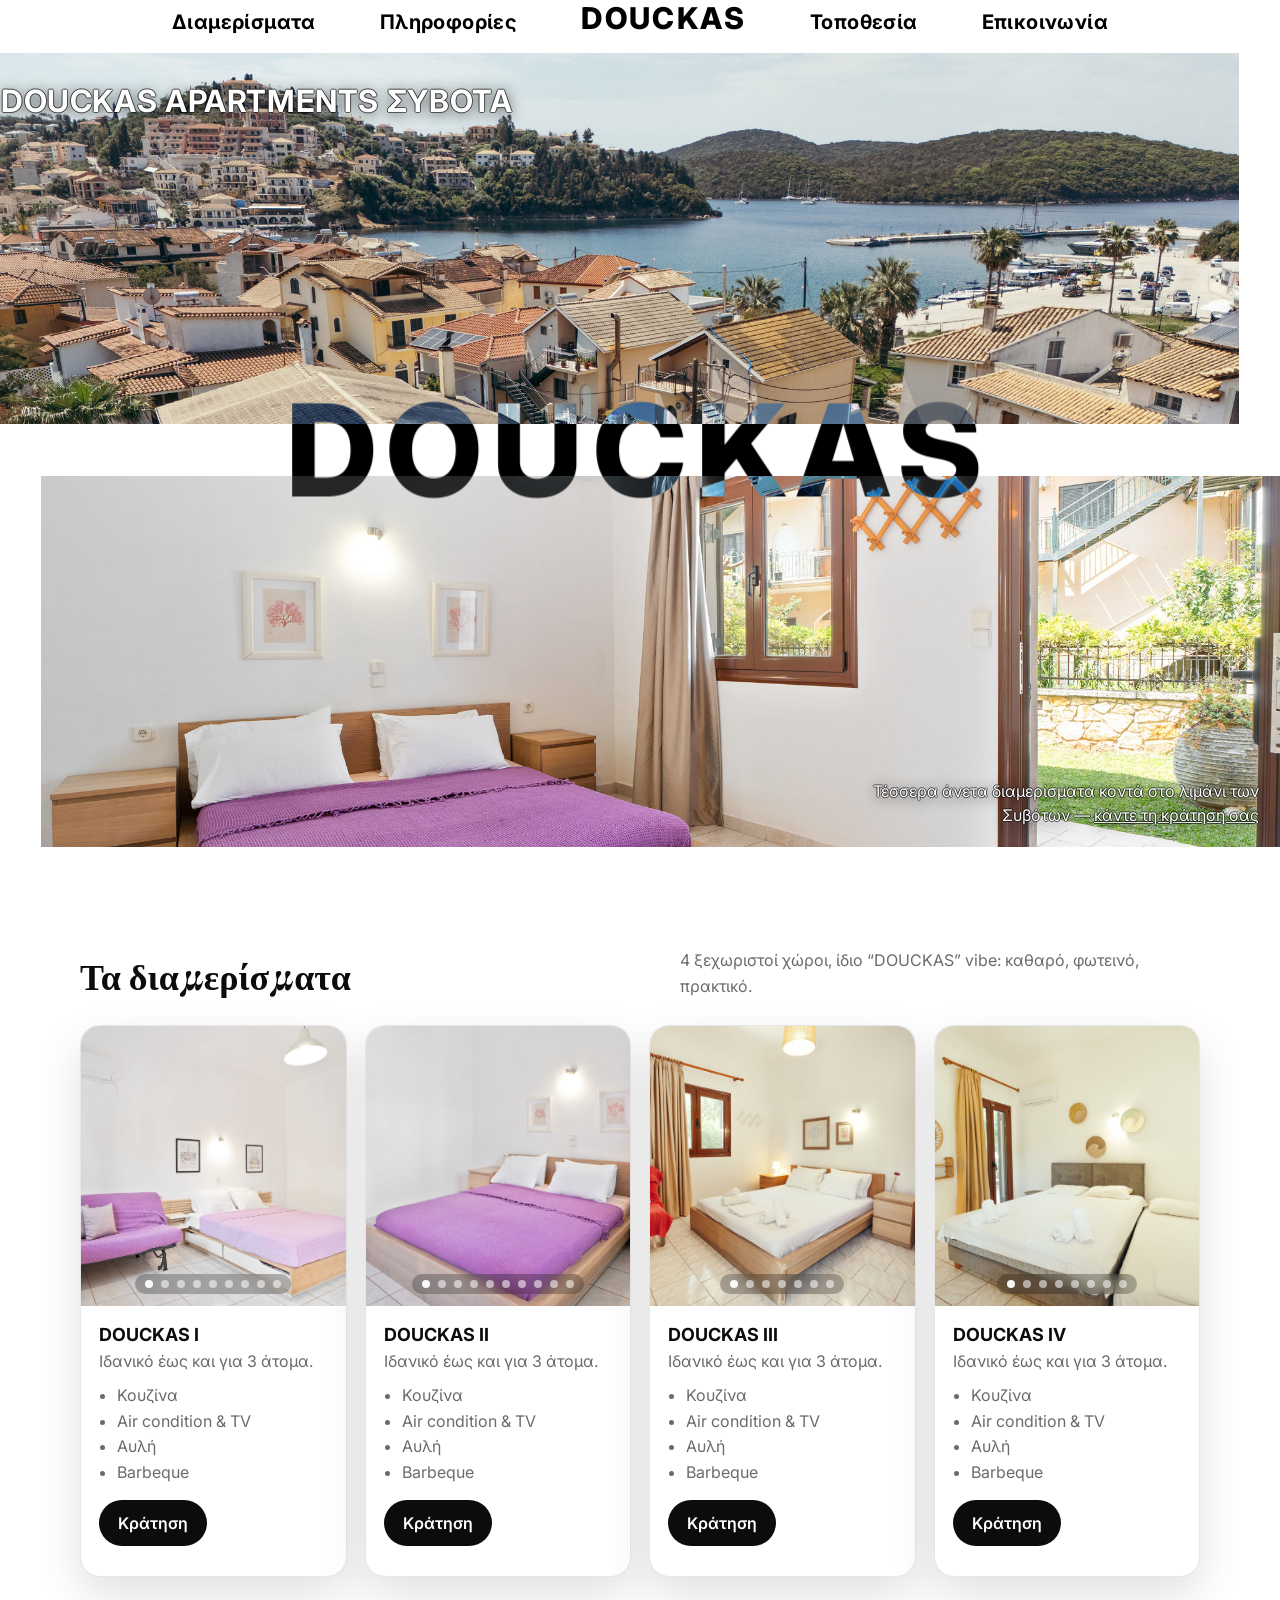
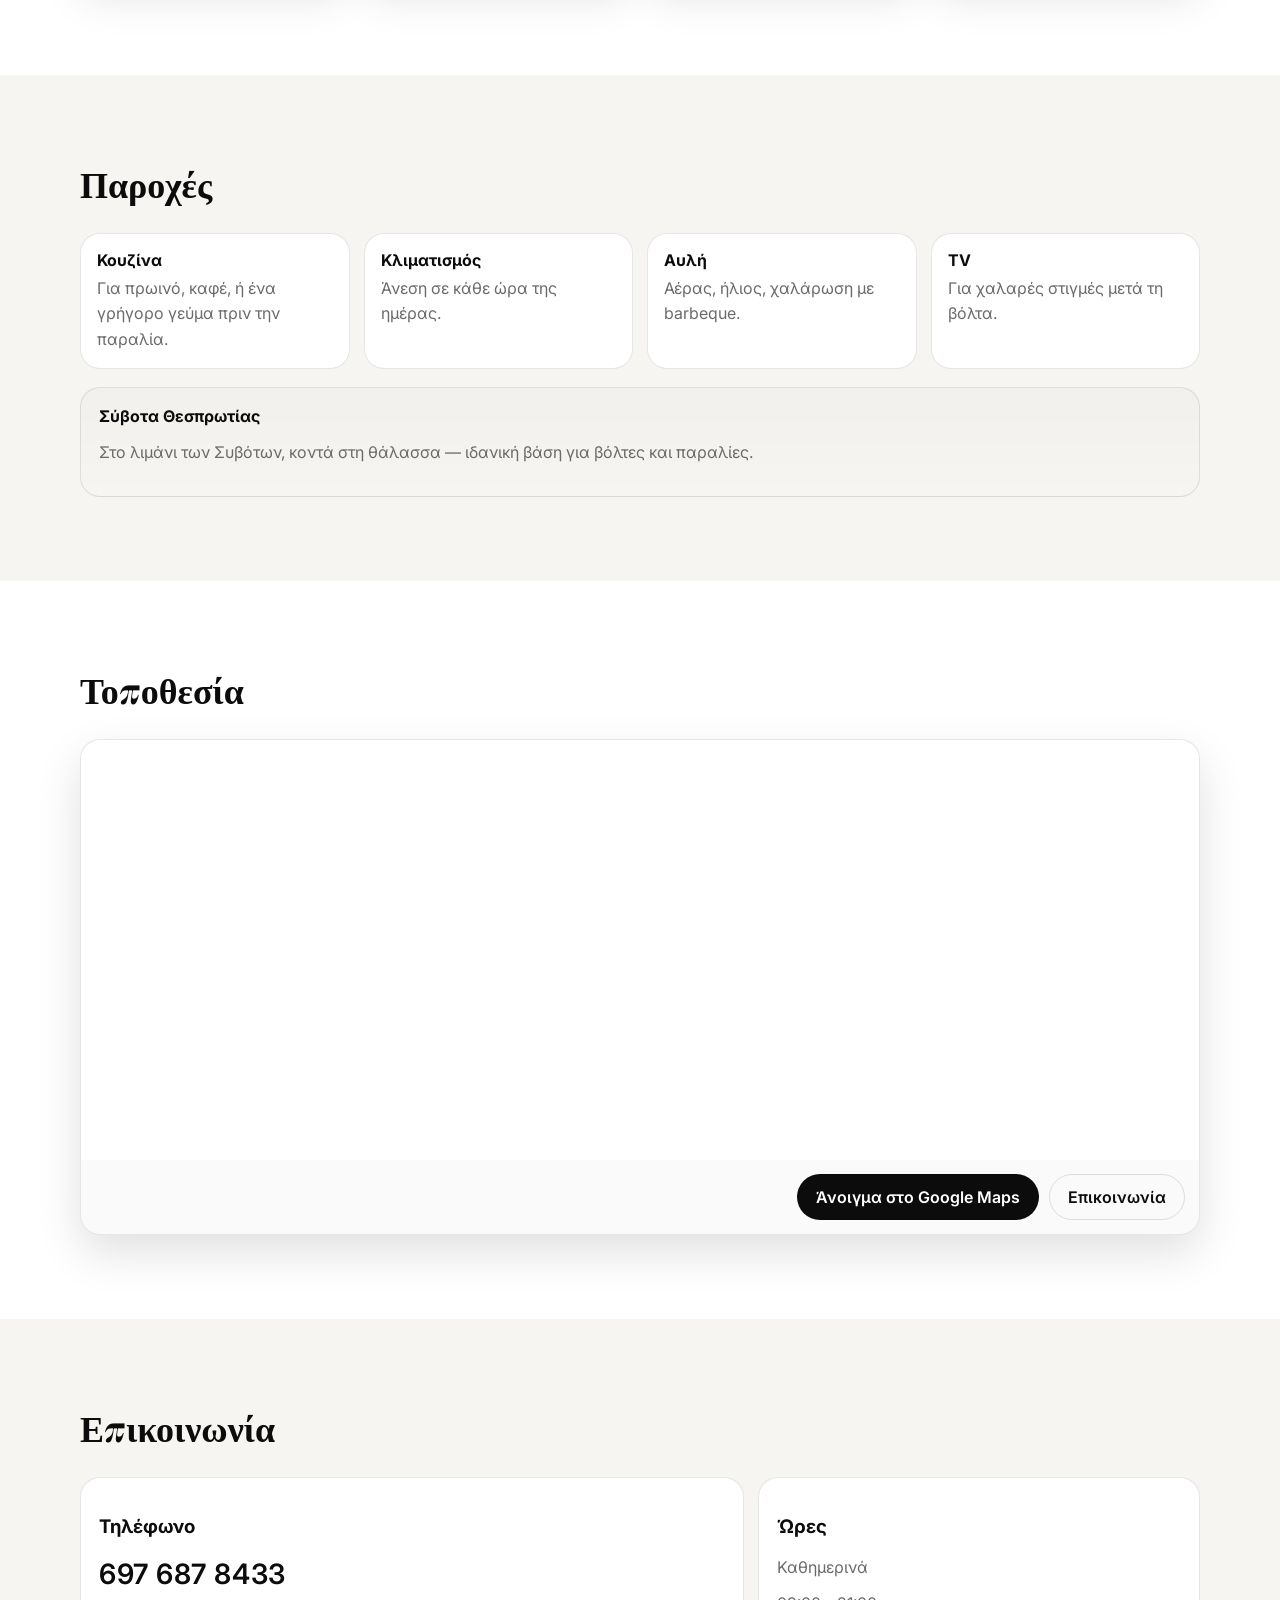
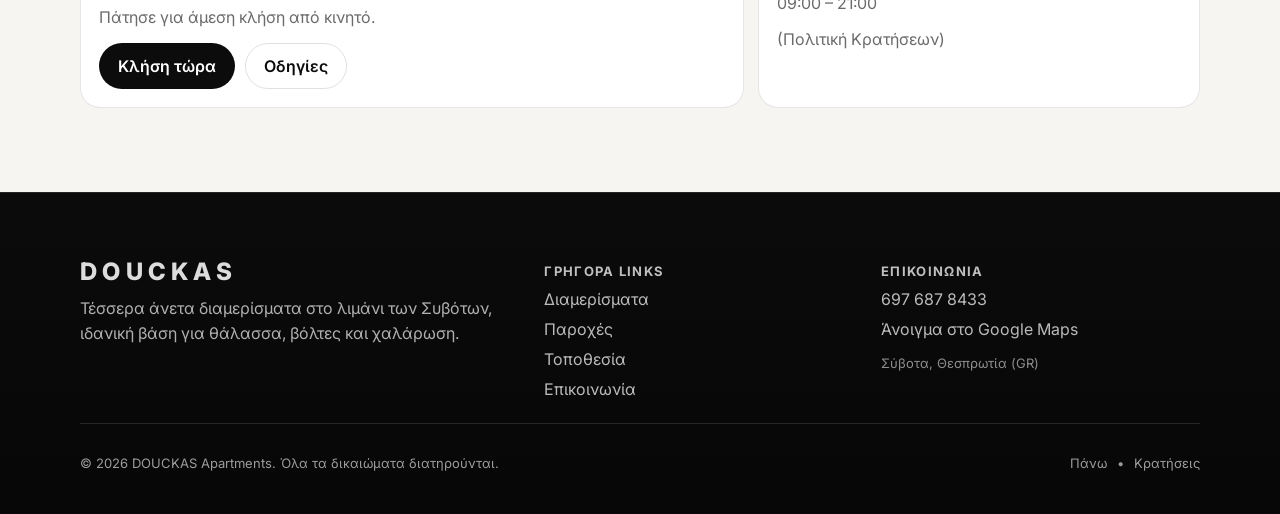
==== index.html @ ee3c71d3 "ck" ====
<!doctype html>
<html lang="el">
<head>
  <meta charset="utf-8" />
  <meta name="viewport" content="width=device-width, initial-scale=1" />
  <title>DOUCKAS Apartments — Σύβοτα</title>
  <meta name="description" content="DOUCKAS Apartments στα Σύβοτα — δύο άνετα διαμερίσματα για ξεκούραστες διακοπές. Κλείστε με ένα τηλεφώνημα." />
  <meta name="theme-color" content="#0b0b0b" />

  <link rel="preconnect" href="https://fonts.googleapis.com">
  <link rel="preconnect" href="https://fonts.gstatic.com" crossorigin>

  <meta property="og:title" content="DOUCKAS Apartments — Σύβοτα" />
  <meta property="og:description" content="Δύο άνετα διαμερίσματα στα Σύβοτα — κρατήσεις τηλεφωνικά." />
  <meta property="og:type" content="website" />
  <meta property="og:image" content="https://TO-DOMAIN-SOU/assets/wp/07.jpg" />
  <meta property="og:locale" content="el_GR" />

  <link rel="canonical" href="https://YOUR-DOMAIN.gr/">

  <!-- Minimal, elegant font pair -->
  <link href="https://fonts.googleapis.com/css2?family=Inter:wght@300;400;500;600;700;800&family=Playfair+Display:wght@400;500;600&display=swap" rel="stylesheet">

  <link rel="stylesheet" href="styles.css" />

  <!-- LocalBusiness schema (optional but nice for SEO) -->
  <script type="application/ld+json">
  {
    "@context": "https://schema.org",
    "@type": "LodgingBusiness",
    "@id": "https://YOUR-DOMAIN.gr/#lodging",
    "name": "DOUCKAS Apartments",
    "url": "https://YOUR-DOMAIN.gr/",
    "telephone": "+306976878433",
    "image": [
      "https://YOUR-DOMAIN.gr/assets/wp/07.jpg"
    ],
    "address": {
      "@type": "PostalAddress",
      "addressLocality": "Σύβοτα",
      "addressRegion": "Θεσπρωτία",
      "addressCountry": "GR"
    },
    "priceRange": "$$",
    "hasMap": "https://share.google/UsBCZcUW98fvSd2H0"
  }
  </script>

</head>

<body>

<!-- NAV (text-only, blends with background via mix-blend-mode) -->
<header class="nav" id="nav">
  <a href="#apartments">Διαμερίσματα</a>
  <a href="#informations">Πληροφορίες</a>
  <a href="#top" class="nav__brand nav__brand--nav">DOUCKAS</a>
  <a href="#location">Τοποθεσία</a>
  <a href="#contact">Επικοινωνία</a>
</header>


  <!-- HERO -->
  <main id="top">
    <!--  invisible hero text -->
    <section class="hero" data-nav-theme="light">
      <div class="hero__grid">
        <figure class="hero__tile hero__tile-t">
          <img src="assets/wp/up.jpg" alt="DOUCKAS Apartments στα Σύβοτα — εσωτερικός χώρος" loading="eager" />

          <figcaption class="hero__caption">
            <h1>DOUCKAS APARTMENTS ΣΥΒΟΤΑ</h1>
          </figcaption>
        </figure>


        <figure class="hero__tile hero__tile-b">
          <img src="assets/wp/down.jpg" alt="Doukas' second room" loading="eager" />

          <figcaption class="hero__caption hero__caption--br">
            <p>Τέσσερα άνετα διαμερίσματα κοντά στο λιμάνι των Συβότων — <a href="#contact">κάντε τη κράτηση σας</a></p>
          </figcaption>

        </figure>
      </div>

      
      <!-- LOGO ΣΤΟ HERO -->
      <a href="#top" class="nav__brand nav__brand--hero">DOUCKAS</a>

    </section>


    <!-- APARTMENTS -->
    <section class="section" id="apartments" data-nav-theme="dark">
      <div class="container">
        <div class="section__head reveal">
          <h2>Τα διαμερίσματα</h2>
          <p>4 ξεχωριστοί χώροι, ίδιο “DOUCKAS” vibe: καθαρό, φωτεινό, πρακτικό.</p>
        </div>

        <div class="cards">
          <!-- Apartment 1 -->
          <article class="card reveal">
            <div class="card__media">
              <div class="carousel" data-carousel="apt1">
                <div class="carousel__track" tabindex="0" aria-label="Φωτογραφίες DOUCKAS I">
                  <button type="button" class="carousel__slide" data-src="assets/apt1/01.jpg" aria-label="Άνοιγμα φωτογραφίας 1">
                    <img src="assets/apt1/01.jpg" alt="DOUCKAS I — φωτογραφία 1" loading="lazy" />
                  </button>
                  <button type="button" class="carousel__slide" data-src="assets/apt1/02.jpg" aria-label="Άνοιγμα φωτογραφίας 2">
                    <img src="assets/apt1/02.jpg" alt="DOUCKAS I — φωτογραφία 2" loading="lazy" />
                  </button>
                  <button type="button" class="carousel__slide" data-src="assets/apt1/03.jpg" aria-label="Άνοιγμα φωτογραφίας 3">
                    <img src="assets/apt1/03.jpg" alt="DOUCKAS I — φωτογραφία 3" loading="lazy" />
                  </button>
                  <button type="button" class="carousel__slide" data-src="assets/apt1/04.jpg" aria-label="Άνοιγμα φωτογραφίας 4">
                    <img src="assets/apt1/04.jpg" alt="DOUCKAS I — φωτογραφία 4" loading="lazy" />
                  </button>
                  <button type="button" class="carousel__slide" data-src="assets/apt1/05.jpg" aria-label="Άνοιγμα φωτογραφίας 5">
                    <img src="assets/apt1/05.jpg" alt="DOUCKAS I — φωτογραφία 5" loading="lazy" />
                  </button>
                  <button type="button" class="carousel__slide" data-src="assets/apt1/06.jpg" aria-label="Άνοιγμα φωτογραφίας 6">
                    <img src="assets/apt1/06.jpg" alt="DOUCKAS I — φωτογραφία 6" loading="lazy" />
                  </button>
                  <button type="button" class="carousel__slide" data-src="assets/apt1/07.jpg" aria-label="Άνοιγμα φωτογραφίας 7">
                    <img src="assets/apt1/07.jpg" alt="DOUCKAS I — φωτογραφία 7" loading="lazy" />
                  </button>
                  <button type="button" class="carousel__slide" data-src="assets/apt1/08.jpg" aria-label="Άνοιγμα φωτογραφίας 8">
                    <img src="assets/apt1/08.jpg" alt="DOUCKAS I — φωτογραφία 8" loading="lazy" />
                  </button>
                  <button type="button" class="carousel__slide" data-src="assets/apt1/09.jpg" aria-label="Άνοιγμα φωτογραφίας 9">
                    <img src="assets/apt1/09.jpg" alt="DOUCKAS I — φωτογραφία 9" loading="lazy" />
                  </button>
                </div>

                <button type="button" class="carousel__btn carousel__btn--prev" aria-label="Προηγούμενη φωτογραφία">‹</button>
                <button type="button" class="carousel__btn carousel__btn--next" aria-label="Επόμενη φωτογραφία">›</button>

                <div class="carousel__dots" aria-label="Επιλογή φωτογραφίας"></div>
              </div>
            </div>


            <div class="card__body">
              <div class="card__top">
                <h3>DOUCKAS I</h3>
                <p class="muted">Ιδανικό έως και για 3 άτομα.</p>
              </div>

              <ul class="bullets">
                <li>Κουζίνα</li>
                <li>Air condition & TV</li>
                <li>Αυλή</li>
                <li>Barbeque</li>
              </ul>

              <div class="card__actions">
                <a class="btn btn--solid" href="#contact">Κράτηση</a>
              </div>

            </div>
          </article>

          <!-- Apartment 2 -->
          <article class="card reveal">
            <div class="card__media">
              <div class="carousel" data-carousel="apt2">
                <div class="carousel__track" tabindex="0" aria-label="Φωτογραφίες DOUCKAS II">
                  <button type="button" class="carousel__slide" data-src="assets/apt2/01.jpg" aria-label="Άνοιγμα φωτογραφίας 1">
                    <img src="assets/apt2/01.jpg" alt="DOUCKAS II — φωτογραφία 1" loading="lazy" />
                  </button>
                  <button type="button" class="carousel__slide" data-src="assets/apt2/02.jpg" aria-label="Άνοιγμα φωτογραφίας 2">
                    <img src="assets/apt2/02.jpg" alt="DOUCKAS II — φωτογραφία 2" loading="lazy" />
                  </button>
                  <button type="button" class="carousel__slide" data-src="assets/apt2/03.jpg" aria-label="Άνοιγμα φωτογραφίας 3">
                    <img src="assets/apt2/03.jpg" alt="DOUCKAS II — φωτογραφία 3" loading="lazy" />
                  </button>
                  <button type="button" class="carousel__slide" data-src="assets/apt2/04.jpg" aria-label="Άνοιγμα φωτογραφίας 4">
                    <img src="assets/apt2/04.jpg" alt="DOUCKAS II — φωτογραφία 4" loading="lazy" />
                  </button>
                  <button type="button" class="carousel__slide" data-src="assets/apt2/05.jpg" aria-label="Άνοιγμα φωτογραφίας 5">
                    <img src="assets/apt2/05.jpg" alt="DOUCKAS II — φωτογραφία 5" loading="lazy" />
                  </button>
                  <button type="button" class="carousel__slide" data-src="assets/apt2/06.jpg" aria-label="Άνοιγμα φωτογραφίας 6">
                    <img src="assets/apt2/06.jpg" alt="DOUCKAS II — φωτογραφία 6" loading="lazy" />
                  </button>
                  <button type="button" class="carousel__slide" data-src="assets/apt2/07.jpg" aria-label="Άνοιγμα φωτογραφίας 7">
                    <img src="assets/apt2/07.jpg" alt="DOUCKAS II — φωτογραφία 7" loading="lazy" />
                  </button>
                  <button type="button" class="carousel__slide" data-src="assets/apt2/08.jpg" aria-label="Άνοιγμα φωτογραφίας 8">
                    <img src="assets/apt2/08.jpg" alt="DOUCKAS II — φωτογραφία 8" loading="lazy" />
                  </button>
                  <button type="button" class="carousel__slide" data-src="assets/apt2/09.jpg" aria-label="Άνοιγμα φωτογραφίας 9">
                    <img src="assets/apt2/09.jpg" alt="DOUCKAS II — φωτογραφία 9" loading="lazy" />
                  </button>
                  <button type="button" class="carousel__slide" data-src="assets/apt2/10.jpg" aria-label="Άνοιγμα φωτογραφίας 10">
                    <img src="assets/apt2/10.jpg" alt="DOUCKAS II — φωτογραφία 10" loading="lazy" />
                  </button>
                </div>

                <button type="button" class="carousel__btn carousel__btn--prev" aria-label="Προηγούμενη φωτογραφία">‹</button>
                <button type="button" class="carousel__btn carousel__btn--next" aria-label="Επόμενη φωτογραφία">›</button>

                <div class="carousel__dots" aria-label="Επιλογή φωτογραφίας"></div>
              </div>
            </div>


            <div class="card__body">
              <div class="card__top">
                <h3>DOUCKAS II</h3>
                <p class="muted">Ιδανικό έως και για 3 άτομα.</p>
              </div>

              <ul class="bullets">
                <li>Κουζίνα</li>
                <li>Air condition & TV</li>
                <li>Αυλή</li>
                <li>Barbeque</li>
              </ul>

              <div class="card__actions">
                <a class="btn btn--solid" href="#contact">Κράτηση</a>
              </div>

            </div>
          </article>

          <!-- Apartment 3 -->
          <article class="card reveal">
            <div class="card__media">
              <div class="carousel" data-carousel="apt3">
                <div class="carousel__track" tabindex="0" aria-label="Φωτογραφίες DOUCKAS III">
                  <button type="button" class="carousel__slide" data-src="assets/apt3/01.jpg" aria-label="Άνοιγμα φωτογραφίας 1">
                    <img src="assets/apt3/01.jpg" alt="DOUCKAS III — φωτογραφία 1" loading="lazy" />
                  </button>
                  <button type="button" class="carousel__slide" data-src="assets/apt3/02.jpg" aria-label="Άνοιγμα φωτογραφίας 2">
                    <img src="assets/apt3/02.jpg" alt="DOUCKAS III — φωτογραφία 2" loading="lazy" />
                  </button>
                  <button type="button" class="carousel__slide" data-src="assets/apt3/03.jpg" aria-label="Άνοιγμα φωτογραφίας 3">
                    <img src="assets/apt3/03.jpg" alt="DOUCKAS III — φωτογραφία 3" loading="lazy" />
                  </button>
                  <button type="button" class="carousel__slide" data-src="assets/apt3/04.jpg" aria-label="Άνοιγμα φωτογραφίας 4">
                    <img src="assets/apt3/04.jpg" alt="DOUCKAS III — φωτογραφία 4" loading="lazy" />
                  </button>
                  <button type="button" class="carousel__slide" data-src="assets/apt3/05.jpg" aria-label="Άνοιγμα φωτογραφίας 5">
                    <img src="assets/apt3/05.jpg" alt="DOUCKAS III — φωτογραφία 5" loading="lazy" />
                  </button>
                  <button type="button" class="carousel__slide" data-src="assets/apt3/06.jpg" aria-label="Άνοιγμα φωτογραφίας 6">
                    <img src="assets/apt3/06.jpg" alt="DOUCKAS III — φωτογραφία 6" loading="lazy" />
                  </button>
                  <button type="button" class="carousel__slide" data-src="assets/apt3/07.jpg" aria-label="Άνοιγμα φωτογραφίας 7">
                    <img src="assets/apt3/07.jpg" alt="DOUCKAS III — φωτογραφία 7" loading="lazy" />
                  </button>
                </div>

                <button type="button" class="carousel__btn carousel__btn--prev" aria-label="Προηγούμενη φωτογραφία">‹</button>
                <button type="button" class="carousel__btn carousel__btn--next" aria-label="Επόμενη φωτογραφία">›</button>

                <div class="carousel__dots" aria-label="Επιλογή φωτογραφίας"></div>
              </div>
            </div>

            <div class="card__body">
              <div class="card__top">
                <h3>DOUCKAS III</h3>
                <p class="muted">Ιδανικό έως και για 3 άτομα.</p>
              </div>

              <ul class="bullets">
                <li>Κουζίνα</li>
                <li>Air condition & TV</li>
                <li>Αυλή</li>
                <li>Barbeque</li>
              </ul>

              <div class="card__actions">
                <a class="btn btn--solid" href="#contact">Κράτηση</a>
              </div>
            </div>
          </article>

          <!-- Apartment 4 -->
          <article class="card reveal">
            <div class="card__media">
              <div class="carousel" data-carousel="apt4">
                <div class="carousel__track" tabindex="0" aria-label="Φωτογραφίες DOUCKAS IV">
                  <button type="button" class="carousel__slide" data-src="assets/apt4/01.jpg" aria-label="Άνοιγμα φωτογραφίας 1">
                    <img src="assets/apt4/01.jpg" alt="DOUCKAS IV — φωτογραφία 1" loading="lazy" />
                  </button>
                  <button type="button" class="carousel__slide" data-src="assets/apt4/02.jpg" aria-label="Άνοιγμα φωτογραφίας 2">
                    <img src="assets/apt4/02.jpg" alt="DOUCKAS IV — φωτογραφία 2" loading="lazy" />
                  </button>
                  <button type="button" class="carousel__slide" data-src="assets/apt4/03.jpg" aria-label="Άνοιγμα φωτογραφίας 3">
                    <img src="assets/apt4/03.jpg" alt="DOUCKAS IV — φωτογραφία 3" loading="lazy" />
                  </button>
                  <button type="button" class="carousel__slide" data-src="assets/apt4/04.jpg" aria-label="Άνοιγμα φωτογραφίας 4">
                    <img src="assets/apt4/04.jpg" alt="DOUCKAS IV — φωτογραφία 4" loading="lazy" />
                  </button>
                  <button type="button" class="carousel__slide" data-src="assets/apt4/05.jpg" aria-label="Άνοιγμα φωτογραφίας 5">
                    <img src="assets/apt4/05.jpg" alt="DOUCKAS IV — φωτογραφία 5" loading="lazy" />
                  </button>
                  <button type="button" class="carousel__slide" data-src="assets/apt4/06.jpg" aria-label="Άνοιγμα φωτογραφίας 6">
                    <img src="assets/apt4/06.jpg" alt="DOUCKAS IV — φωτογραφία 6" loading="lazy" />
                  </button>
                  <button type="button" class="carousel__slide" data-src="assets/apt4/07.jpg" aria-label="Άνοιγμα φωτογραφίας 7">
                    <img src="assets/apt4/07.jpg" alt="DOUCKAS IV — φωτογραφία 7" loading="lazy" />
                  </button>
                  <button type="button" class="carousel__slide" data-src="assets/apt4/08.jpg" aria-label="Άνοιγμα φωτογραφίας 8">
                    <img src="assets/apt4/08.jpg" alt="DOUCKAS IV — φωτογραφία 8" loading="lazy" />
                  </button>
                </div>

                <button type="button" class="carousel__btn carousel__btn--prev" aria-label="Προηγούμενη φωτογραφία">‹</button>
                <button type="button" class="carousel__btn carousel__btn--next" aria-label="Επόμενη φωτογραφία">›</button>

                <div class="carousel__dots" aria-label="Επιλογή φωτογραφίας"></div>
              </div>
            </div>

            <div class="card__body">
              <div class="card__top">
                <h3>DOUCKAS IV</h3>
                <p class="muted">Ιδανικό έως και για 3 άτομα.</p>
              </div>

              <ul class="bullets">
                <li>Κουζίνα</li>
                <li>Air condition & TV</li>
                <li>Αυλή</li>
                <li>Barbeque</li>
              </ul>

              <div class="card__actions">
                <a class="btn btn--solid" href="#contact">Κράτηση</a>
              </div>
            </div>
          </article>
        </div>

        <div class="note reveal">
          <!-- <p class="muted">
            *Κρατήσεις αποκλειστικά τηλεφωνικά: <a href="tel:+306976878433">697 687 8433</a>
          </p> -->
        </div>
      </div>
    </section>

    <!-- Lightbox -->
    <div class="lightbox" id="lightbox" aria-hidden="true">
      <button class="lightbox__close" id="lightboxClose" aria-label="Κλείσιμο">×</button>

      <button type="button" class="lightbox__nav lightbox__nav--prev" id="lightboxPrev" aria-label="Προηγούμενη φωτογραφία">‹</button>
      <button type="button" class="lightbox__nav lightbox__nav--next" id="lightboxNext" aria-label="Επόμενη φωτογραφία">›</button>

      <img class="lightbox__img" id="lightboxImg" alt="Μεγέθυνση φωτογραφίας" />
    </div>


    <!-- informations -->
    <section class="section section--alt" id="informations" data-nav-theme="dark">
      <div class="container">
        <div class="section__head reveal">
          <h2>Παροχές</h2>
          <!-- <p>Τα essentials για να νιώσεις “σαν σπίτι”, αλλά σε διακοπές.</p> -->
        </div>

        <div class="features">
          <div class="feature reveal">
            <h3>Κουζίνα</h3>
            <p class="muted">Για πρωινό, καφέ, ή ένα γρήγορο γεύμα πριν την παραλία.</p>
          </div>
          <div class="feature reveal">
            <h3>Κλιματισμός</h3>
            <p class="muted">Άνεση σε κάθε ώρα της ημέρας.</p>
          </div>
          <div class="feature reveal">
            <h3>Αυλή</h3>
            <p class="muted">Αέρας, ήλιος, χαλάρωση με barbeque.</p>
          </div>
          <div class="feature reveal">
            <h3>TV</h3>
            <p class="muted">Για χαλαρές στιγμές μετά τη βόλτα.</p>
          </div>
        </div>

        <!-- Optional short “about” line (edit freely) -->
        <div class="about reveal">
          <h3 class="about__title">Σύβοτα Θεσπρωτίας</h3>
          <p class="muted">
            Στο λιμάνι των Συβότων, κοντά στη θάλασσα — ιδανική βάση για βόλτες και παραλίες.
          </p>
        </div>
      </div>
    </section>

    <!-- LOCATION -->
    <section class="section" id="location" data-nav-theme="dark">
      <div class="container">
        <div class="section__head reveal">
          <h2>Τοποθεσία</h2>
          <!-- <p>Άνοιξε τον χάρτη και έλα εύκολα.</p> -->
        </div>

        <div class="map reveal">
          <!-- Simple embed using a query (no API key) -->
          <iframe
            title="Χάρτης DOUCKAS Apartments"
            loading="lazy"
            referrerpolicy="no-referrer-when-downgrade"
            src="https://www.google.com/maps/embed?pb=!1m18!1m12!1m3!1d577.3488145475295!2d20.240586949277244!3d39.408910681113554!2m3!1f0!2f0!3f0!3m2!1i1024!2i768!4f13.1!3m3!1m2!1s0x135c8157571015d5%3A0xe3bdb3866551f805!2sDoukas%20Rooms!5e0!3m2!1sen!2sgr!4v1777382762045!5m2!1sen!2sgr">
          </iframe>

          <div class="map__actions">
            <a class="btn btn--solid" href="https://share.google/UsBCZcUW98fvSd2H0" target="_blank" rel="noopener">Άνοιγμα στο Google Maps</a>
            <a class="btn btn--ghost" href="#contact">Επικοινωνία</a>
          </div>
        </div>
      </div>
    </section>

    <!-- CONTACT -->
    <section class="section section--alt" id="contact" data-nav-theme="dark">
      <div class="container">
        <div class="section__head reveal">
          <h2>Επικοινωνία</h2>
          <!-- <p>Κρατήσεις μόνο τηλεφωνικά.</p> -->
        </div>

        <div class="contact reveal">
          <div class="contact__card">
            <h3>Τηλέφωνο</h3>
            <p class="contact__big">
              <a href="tel:+306976878433">697 687 8433</a>
            </p>
            <p class="muted">Πάτησε για άμεση κλήση από κινητό.</p>

            <div class="contact__buttons">
              <a class="btn btn--solid" href="tel:+306976878433">Κλήση τώρα</a>
              <a class="btn btn--ghost" href="https://share.google/UsBCZcUW98fvSd2H0" target="_blank" rel="noopener">Οδηγίες</a>
            </div>
          </div>

          <div class="contact__card contact__card--small">
            <h3>Ώρες</h3>
            <p class="muted">Καθημερινά</p>
            <p class="muted">09:00 – 21:00</p>
            <p class="muted" style="margin-top:14px;">(Πολιτική Κρατήσεων)</p>
          </div>
        </div>
      </div>
    </section>

    <footer class="footer" data-nav-theme="dark">
      <div class="container">
        <div class="footer__grid">
          <div class="footer__col">
            <a href="#top" class="footer__brand" aria-label="Πίσω στην αρχή">DOUCKAS</a>
            <p class="footer__desc">
              Τέσσερα άνετα διαμερίσματα στο λιμάνι των Συβότων, ιδανική βάση για θάλασσα, βόλτες και χαλάρωση.
            </p>
          </div>

          <div class="footer__col">
            <h4 class="footer__title">Γρήγορα links</h4>
            <ul class="footer__list">
              <li><a href="#apartments">Διαμερίσματα</a></li>
              <li><a href="#informations">Παροχές</a></li>
              <li><a href="#location">Τοποθεσία</a></li>
              <li><a href="#contact">Επικοινωνία</a></li>
            </ul>
          </div>

          <div class="footer__col">
            <h4 class="footer__title">Επικοινωνία</h4>
            <ul class="footer__list">
              <li><a href="tel:+306976878433">697 687 8433</a></li>
              <li><a href="https://share.google/UsBCZcUW98fvSd2H0" target="_blank" rel="noopener">Άνοιγμα στο Google Maps</a></li>
              <li class="footer__meta">Σύβοτα, Θεσπρωτία (GR)</li>
            </ul>
          </div>
        </div>

        <div class="footer__bottom">
          <p>© <span id="year"></span> DOUCKAS Apartments. Όλα τα δικαιώματα διατηρούνται.</p>
          <div class="footer__mini">
            <a href="#top">Πάνω</a>
            <span aria-hidden="true">•</span>
            <a href="#contact">Κρατήσεις</a>
          </div>
        </div>
      </div>
    </footer>

  </main>

  <script src="main.js"></script>
  <script>
    document.addEventListener('DOMContentLoaded', () => {
      const nav = document.querySelector('.nav');
      const heroBrand = document.querySelector('.nav__brand--hero');

      if (!nav || !heroBrand) return;

      let triggerY = 0;

      function recalcTrigger() {
        const navH = nav.offsetHeight;

        // absolute θέση του logo στο document (όχι στο viewport)
        const logoDocTop = heroBrand.getBoundingClientRect().top + window.scrollY;

        // Θέλουμε να γίνει "stuck" όταν το logo θα έφτανε κάτω από το sticky nav
        triggerY = logoDocTop - navH;

        update(); // για να εφαρμόσει άμεσα
      }

      function update() {
        document.documentElement.classList.toggle('is-stuck', window.scrollY >= triggerY);
      }

      // initial
      recalcTrigger();

      // on scroll
      window.addEventListener('scroll', update, { passive: true });

      // on resize/orientation change (γιατί αλλάζει η θέση του centered logo)
      window.addEventListener('resize', recalcTrigger);

      // αν φορτώνουν fonts/εικόνες και αλλάζει layout, ξαναυπολόγισε λίγο μετά
      window.addEventListener('load', recalcTrigger);
    });
  </script>



</body>
</html>
---- styles.css ----
:root{
  --paper:#f7f5f1;
  --paper2:#ffffff;
  --ink:#0c0c0c;
  --muted:#6b6b6b;
  --line: rgba(12,12,12,.12);

  --radius: 20px;
  --shadow: 0 18px 45px rgba(0,0,0,.12);

  --max: 1120px;

  --ease: cubic-bezier(.2,.9,.2,1);
  --t: 260ms var(--ease);
}

*{ box-sizing:border-box; }
html{ scroll-behavior:smooth; }
/* html, body { overflow-x: hidden; } */
body{
  margin:0;
  font-family: Inter, system-ui, -apple-system, Segoe UI, Roboto, Arial, sans-serif;
  color: var(--ink);
  background: var(--paper2);
}

/* Utilities */
.container{ width:min(var(--max), calc(100% - 48px)); margin-inline:auto; }
.muted{ color: var(--muted); }

/* Buttons */
.btn{
  display:inline-flex;
  align-items:center;
  justify-content:center;
  gap:10px;
  border-radius: 999px;
  padding: 12px 18px;
  font-weight: 600;
  text-decoration:none;
  border:1px solid transparent;
  transition: transform var(--t), background var(--t), color var(--t), border-color var(--t), opacity var(--t);
  cursor:pointer;
  user-select:none;
}
.btn:active{ transform: translateY(1px); }
.btn--solid{
  background: var(--ink);
  color: var(--paper2);
  border-color: rgba(0,0,0,.2);
}
.btn--solid:hover{ opacity:.92; }
.btn--ghost{
  background: transparent;
  color: var(--ink);
  border-color: var(--line);
}
.btn--ghost:hover{ background: rgba(0,0,0,.03); }

/* NAV */

.nav{
  background-color: var(--shadow);  /* Invisible background*/

  display: block;
  position: sticky;
  text-align: center;
  mix-blend-mode: difference;
  color: #fff;
  z-index: 999;
  top: 0;

  -webkit-transition: all .1s ease-in-out;
  transition: all .1s ease-in-out;
  transition-property: all;
  transition-duration: 0.1s;
  transition-timing-function: ease-in-out;
  transition-delay: 0s;
  transition-behavior: normal;

  /* Underline animation tuning */
  --u-thick: 3px;
  --u-dur: 170ms;
  --u-ease: cubic-bezier(.2,.9,.2,1);
}

/* Nav links: πιο μεγάλα + πιο χοντρά */
.nav a{
  color: inherit;
  text-decoration: none;

  font-weight: 700;

  font-size: clamp(20px, 1.2vw, 30px);
  letter-spacing: 0.02em;

  padding: 0px 30px;
  display: inline-block;

  /* Animated underline (slides in fast from the left) */
  background-image: linear-gradient(currentColor, currentColor);
  background-repeat: no-repeat;
  background-size: 0% var(--u-thick);  /* start hidden */
  background-position: 0 100%;
  background-origin: content-box;      /* underline only under the word */
  background-clip: content-box;
  transition: opacity var(--t), background-size var(--u-dur) var(--u-ease);
  will-change: background-size;
}

.nav a.is-active,
.nav a:focus-visible{
  background-size: 100% var(--u-thick);
}

/* No underline for the "logo" (DOUKAS) */
a.nav__brand{
  background-image: none !important;
  background-size: 0 0 !important;
}

/* extra safety if it ever becomes active */
a.nav__brand.is-active{
  background-image: none !important;
  background-size: 0 0 !important;
}


/* Κεντρικό brand: ακόμα μεγαλύτερο */
a.nav__brand{
  font-weight: 800;
  font-size: clamp(30px, 2vw, 40px);
  letter-spacing: 0.08em;
}

/* optional: μικρό hover χωρίς να χαλάει το mix-blend-mode */
.nav a:hover{
  opacity: 0.9;
}


/* ===================== Mini efe ===================== */

/* HERO brand: κέντρο */
.nav__brand--hero{
  position: absolute;
  left: 50%;
  top: 50%;
  transform: translate(-50%, -50%);
  z-index: 3;

  mix-blend-mode: difference;
  color: #fff;
  text-decoration: none !important;
  
  font-size: clamp(70px, 7vw, 80px)!important;
  letter-spacing: 0.22em;
  transition: opacity 180ms ease, transform 220ms ease, font-size 220ms ease, letter-spacing 220ms ease;
}

/* Nav brand: κρυφό αρχικά (θα εμφανιστεί όταν "κολλήσει") */
.nav__brand--nav{
  opacity: 0;
  pointer-events: none;
  transform: translateY(-6px);
  transition: opacity 180ms ease, transform 220ms ease;
}

/* Όταν κάνεις scroll κάτω από το hero */
.is-stuck .nav__brand--hero{
  opacity: 0;
  pointer-events: none;
  transform: translate(-50%, -60%);
}

.is-stuck .nav__brand--nav{
  opacity: 1;
  pointer-events: auto;
  transform: translateY(0);
}


/* ===================== Mini efe ===================== */

/* ===================== BEST HERO EVER ===================== */

.hero{
  position:relative;
  height: 92svh;
  background: #fff;
  color: var(--paper2);
  overflow: hidden;
}

.hero__grid{
  position: relative;
  height: 100%;
  display: grid;
  grid-template-columns: 1fr;

  gap: 14px;
  margin: 0 auto;
  padding: 0 16px;
}


.hero__tile{
  height: 45%;
  width: 100%;

  position: absolute;
  overflow: hidden;

  border: 1px solid rgba(255,255,255,.14);
  /* box-shadow: 0 30px 70px #FFEAAB; */
}

.hero__tile img{
  width: 100%;
  height: 100%;
  object-fit: cover;
  display: block;

  /* filter: saturate(1.08) contrast(1.05); */
}

.hero__tile-t{
  top: 0%;
  right: 0%;
}

.hero__tile-t img{
  object-position: top right;
}

.hero__tile-b{
  bottom: 0%;
  left: 0%;
}

.hero__tile-b img{
  object-position: 35% left;
}


/* Το hero brand να είναι πάνω από όλα */
.nav__brand--hero{
  font-size: 10vw !important;
  z-index: 3;
}

@media (max-width: 1000px){
  .nav__brand--hero{
    font-size: 20vw !important;  
  }  
}


.hero__tile img{
  position: relative;
  z-index: 1;
}

/* top-left-text */
.hero__caption{
  position: absolute;
  top: 16px;
  left: 26px;
  right: 16px;
  z-index: 2;
  max-width: 560px;
  padding: 14px 14px;

  /* σημαντικό */
  mix-blend-mode: normal;
}

/* highlight “σαν selected” γύρω από τις γραμμές του κειμένου */
.hero__caption h1,
.hero__caption p{
  mix-blend-mode: normal;

  display: inline;
  background: rgba(0,0,0,.38);
  padding: 0.10em 0.35em;
  border-radius: 0.40em;

  -webkit-box-decoration-break: clone;
  box-decoration-break: clone;

  text-shadow: 0 2px 14px rgba(0,0,0,.55);
}

/* line break + spacing (γιατί το h1 είναι inline) */
.hero__caption h1::after{
  content: "";
  display: block;
  height: 10px;
}

.hero__caption h1{
  margin: 0;
  font-size: clamp(20px, 2.4vw, 34px);
  letter-spacing: .02em;
  line-height: 1.15;
}

.hero__caption p{
  margin: 0;
  color: #fff;
  line-height: 1.5;
  max-width: 52ch;
}

.hero__caption h1,
.hero__caption p{
  background: none;
  padding: 0;
  text-shadow:
    0 2px 14px rgba(0,0,0,.65),
    1px 0 0 rgba(0,0,0,.55),
   -1px 0 0 rgba(0,0,0,.55),
    0 1px 0 rgba(0,0,0,.55),
    0 -1px 0 rgba(0,0,0,.55);
}


.hero__caption--br{
  top: auto;
  left: auto;
  right: 60px;
  bottom: 20px;
  max-width: 420px;
  text-align: right;
  padding: 0;
}

.hero__caption--br p{
  font-size: clamp(13px, 1.35vw, 16px);
}

.hero__caption--br a{
  color: #fff;
}

/* ===================== BEST HERO EVER ===================== */


/* SECTIONS */
.section{
  padding: 84px 0;
}
.section--alt{
  background: var(--paper);
}
.section__head{
  display:flex;
  align-items:flex-end;
  justify-content:space-between;
  gap: 18px;
  margin-bottom: 26px;
}
.section__head h2{
  font-family:"Playfair Display", serif;
  font-size: clamp(26px, 3vw, 36px);
  margin:0;
}
.section__head p{
  margin:0;
  max-width: 52ch;
  line-height:1.6;
  color: var(--muted);
}

/* Cards */
.cards{
  display:grid;
  grid-template-columns: repeat(2, minmax(0, 1fr));
  gap: 18px;
}

/* 4-column layout for larger screens */
@media (min-width: 1200px) {
  .cards {
    grid-template-columns: repeat(4, minmax(0, 1fr));
  }
}
.card{
  background: var(--paper2);
  border: 1px solid rgba(12,12,12,.10);
  border-radius: var(--radius);
  overflow:hidden;
  box-shadow: var(--shadow);
}
.section--alt .card{
  background: var(--paper);
}
.card__media img{
  width:100%;
  height: 280px;
  object-fit: cover;
  display:block;
}
.card__body{
  padding: 18px 18px 16px;
}
.card__top h3{
  margin: 0 0 6px;
  font-size: 18px;
}
.card__top p{ margin:0 0 12px; }

.bullets{
  padding-left: 18px;
  margin: 0 0 14px;
  color: var(--muted);
  line-height:1.6;
}
.card__actions{
  display:flex;
  gap: 10px;
  align-items:center;
  margin-bottom: 14px;
}

/* Gallery grid */
.carousel{
  position: relative;
}

.carousel__track{
  display: flex;
  overflow-x: auto;
  scroll-snap-type: x mandatory;
  scroll-behavior: smooth;
  -webkit-overflow-scrolling: touch;
  scrollbar-width: none;
}
.carousel__track::-webkit-scrollbar{ display:none; }

.carousel__slide{
  flex: 0 0 100%;
  scroll-snap-align: start;
  padding: 0;
  border: 0;
  background: transparent;
  cursor: pointer;
}

/* Βελάκια */
.carousel__btn{
  position: absolute;
  top: 50%;
  transform: translateY(-50%);
  width: 40px;
  height: 40px;
  border-radius: 999px;

  border: 1px solid rgba(255,255,255,.16);
  background: rgba(0,0,0,.16);
  color: rgba(255,255,255,.9);

  display: grid;
  place-items: center;
  cursor: pointer;

  opacity: 0; /* κρύβονται όταν δεν γίνεται hover/focus */
  transition: opacity var(--t), background var(--t), transform var(--t), border-color var(--t);
  backdrop-filter: blur(6px);
}

.carousel:hover .carousel__btn,
.carousel:focus-within .carousel__btn{
  opacity: .60;
}

.carousel__btn:hover{
  opacity: .95;
  background: rgba(0,0,0,.30);
  border-color: rgba(255,255,255,.26);
}

.carousel__btn:active{
  transform: translateY(-50%) scale(.98);
}

.carousel__btn--prev{ left: 10px; }
.carousel__btn--next{ right: 10px; }

/* Σε touch συσκευές (που δεν έχουν hover) μένουν ελαφρά ορατά */
@media (hover: none){
  .carousel__btn{ opacity: .55; }
}

@media (max-width: 520px){
  .carousel__btn{ width: 38px; height: 38px; }
}


/* Dots */
.carousel__dots{
  position: absolute;
  left: 50%;
  bottom: 12px;
  transform: translateX(-50%);
  display: flex;
  gap: 8px;
  padding: 6px 10px;
  border-radius: 999px;
  background: rgba(0,0,0,.25);
  backdrop-filter: blur(6px);
}

.carousel__dot{
  width: 8px;
  height: 8px;
  border-radius: 999px;
  border: 0;
  padding: 0;
  background: rgba(255,255,255,.55);
  cursor: pointer;
}
.carousel__dot.is-active{ background: rgba(255,255,255,.95); }


.note{
  margin-top: 14px;
}

/* Features */
.features{
  display:grid;
  grid-template-columns: repeat(4, minmax(0, 1fr));
  gap: 14px;
}
.feature{
  border-radius: var(--radius);
  background: var(--paper);
  border: 1px solid rgba(12,12,12,.10);
  padding: 16px;
}
.section--alt .feature{
  background: var(--paper2);
}
.feature h3{ margin: 0 0 6px; font-size: 16px; }
.feature p{ margin:0; line-height:1.6; }

.about{
  margin-top: 18px;
  border-radius: var(--radius);
  padding: 18px;
  border: 1px solid rgba(12,12,12,.10);
  background: linear-gradient(180deg, rgba(0,0,0,.02), rgba(0,0,0,.00));
}
.about__title{
  margin:0 0 8px;
  font-size: 16px;
}

/* Map */
.map{
  border-radius: var(--radius);
  overflow:hidden;
  border: 1px solid rgba(12,12,12,.10);
  background: var(--paper2);
  box-shadow: var(--shadow);
}
.map iframe{
  width:100%;
  height: 420px;
  border:0;
  display:block;
}
.map__actions{
  display:flex;
  gap: 10px;
  padding: 14px;
  justify-content:flex-end;
  background: rgba(0,0,0,.02);
}

/* Contact */
.contact{
  display:grid;
  grid-template-columns: 1.2fr .8fr;
  gap: 14px;
}
.contact__card{
  border-radius: var(--radius);
  border: 1px solid rgba(12,12,12,.10);
  background: var(--paper);
  padding: 18px;
}
.section--alt .contact__card{ background: var(--paper2); }
.contact__big{
  font-size: 28px;
  margin: 10px 0 6px;
  font-weight: 600;
  letter-spacing: .02em;
}
.contact__big a{ color: inherit; text-decoration:none; }
.contact__buttons{
  display:flex;
  gap: 10px;
  margin-top: 12px;
}

/* Footer */
/* Footer (new) */
.footer{
  padding: 54px 0 30px;
  background: linear-gradient(180deg, #0b0b0b 0%, #070707 100%);
  color: rgba(255,255,255,.86);
  border-top: 1px solid rgba(255,255,255,.12);
}

.footer a{
  color: inherit;
  text-decoration: none;
}
.footer a:hover{
  opacity: .92;
  text-decoration: underline;
  text-decoration-thickness: 2px;
  text-underline-offset: 3px;
}


/* Buttons on dark footer */
.footer .btn--solid{
  background: rgba(255,255,255,.96);
  color: #0b0b0b;
  border-color: rgba(255,255,255,.22);
}
.footer .btn--solid:hover{ opacity: .92; }

.footer .btn--ghost{
  color: rgba(255,255,255,.90);
  border-color: rgba(255,255,255,.18);
}
.footer .btn--ghost:hover{
  background: rgba(255,255,255,.06);
}

.footer__grid{
  display:grid;
  grid-template-columns: 1.4fr 1fr 1fr;
  gap: 18px;
  padding: 10px 0 6px;
}

.footer__brand{
  display:inline-block;
  font-weight: 800;
  letter-spacing: .22em;
  font-size: 24px;
  text-decoration: none;
}

.footer__desc{
  margin: 10px 0 0;
  color: rgba(255,255,255,.68);
  max-width: 46ch;
  line-height: 1.6;
}

.footer__title{
  margin: 6px 0 10px;
  font-size: 13px;
  letter-spacing: .10em;
  text-transform: uppercase;
  color: rgba(255,255,255,.74);
}

.footer__list{
  list-style:none;
  margin: 0;
  padding: 0;
  display: grid;
  gap: 10px;
  color: rgba(255,255,255,.72);
}

.footer__meta{
  color: rgba(255,255,255,.54);
  font-size: 13px;
  margin-top: 6px;
}

.footer__bottom{
  display:flex;
  align-items:center;
  justify-content:space-between;
  gap: 12px;

  padding-top: 18px;
  margin-top: 18px;
  border-top: 1px solid rgba(255,255,255,.12);

  color: rgba(255,255,255,.60);
  font-size: 13px;
}

.footer__mini{
  display:flex;
  gap: 10px;
  align-items:center;
}

@media (max-width: 768px){
  .footer__grid{
    grid-template-columns: 1fr;
  }
  .footer__bottom{
    flex-direction: column;
    align-items: flex-start;
  }
}


/* Lightbox */
.lightbox{
  position: fixed;
  inset:0;
  background: rgba(255,255,255,.94);
  display:none;
  place-items:center;
  z-index: 1000;
  padding: 22px;
}
.lightbox.is-open{ display:grid; }
.lightbox__img{
  width:min(1100px, 100%);
  max-height: 84vh;
  object-fit: contain;
  /* border-radius: 18px; */
}
.lightbox__close{
  position: fixed;
  top: 14px; right: 14px;
  width: 44px; height: 44px;
  border-radius: 999px;
  border: 1px solid rgba(0,0,0,.30);
  background: rgba(0,0,0,.15);
  color: #000;
  font-size: 26px;
  cursor:pointer;
}

/* Lightbox nav arrows */
.lightbox__nav{
  position: fixed;
  top: 50%;
  transform: translateY(-50%);
  width: 44px;
  height: 44px;
  border-radius: 999px;

  border: 1px solid rgba(0,0,0,.25);
  background: rgba(0,0,0,.12);
  color: rgba(0,0,0,.85);

  font-size: 28px;
  line-height: 1;

  display: grid;
  place-items: center;
  cursor: pointer;

  opacity: .65;
  transition: opacity var(--t), background var(--t), transform var(--t);
}

.lightbox__nav:hover{
  opacity: .95;
  background: rgba(0,0,0,.22);
}

.lightbox__nav:active{
  transform: translateY(-50%) scale(.98);
}

.lightbox__nav--prev{ left: 14px; }
.lightbox__nav--next{ right: 14px; }

@media (max-width: 520px){
  .lightbox__nav{
    width: 40px;
    height: 40px;
    font-size: 26px;
  }
}


/* Reveal on scroll */
.reveal{
  opacity:0;
  transform: translateY(10px);
  transition: opacity 520ms var(--ease), transform 520ms var(--ease);
}
.reveal.is-visible{
  opacity:1;
  transform: translateY(0);
}

/* Responsive */
@media (max-width: 768px){
  .cards{ grid-template-columns: 1fr; }
  .features{ grid-template-columns: repeat(2, minmax(0, 1fr)); }
  .contact{ grid-template-columns: 1fr; }
  .map__actions{ justify-content: stretch; }
  .map__actions .btn{ width: 100%; }
}

@media (max-width: 520px){
  .container{ width:min(var(--max), calc(100% - 32px)); }
}

/* Reduced motion */
@media (prefers-reduced-motion: reduce){
  html{ scroll-behavior:auto; }
  .reveal{ transition:none; transform:none; opacity:1; }
  .btn{ transition:none; }
}

/* Mobile layout: 4 links πάνω, DOUKAS κάτω στο κέντρο σαν divider */
@media (max-width: 1000px){
  .nav{
    display: grid;
    grid-template-columns: repeat(4, minmax(0, 1fr)); /* <-- σημαντικό */
    gap: 6px 10px;
    padding: 10px 10px 6px;
    width: 100%;
    box-sizing: border-box;
  }

  /* Τα 4 links στην πρώτη σειρά */
  .nav a{
    justify-self: center;
    font-weight: 700;
    font-size: clamp(12px, 3.2vw, 20px);
    letter-spacing: 0.02em;
    padding: 0px 6px;
    line-height: 1.1;

    min-width: 0;           /* <-- σημαντικό σε grid */
    white-space: normal;    /* <-- βγάζουμε το nowrap */
    text-align: center;
    /* overflow-wrap: anywhere;  TODO */
  }

  /* Το DOUKAS κάτω, full width, “διαχωριστικό” */
  .nav a.nav__brand{
    grid-column: 1 / -1;   /* πιάνει όλο το πλάτος */
    grid-row: 2;           /* πάει στη 2η σειρά */
    justify-self: center;

    font-weight: 800;
    font-size: clamp(30px, 5vw, 40px);
    letter-spacing: 0.28em;  /* η “καλή απόσταση” που ζήτησες */
    max-width: 100%;
    box-sizing: border-box;
  }
}
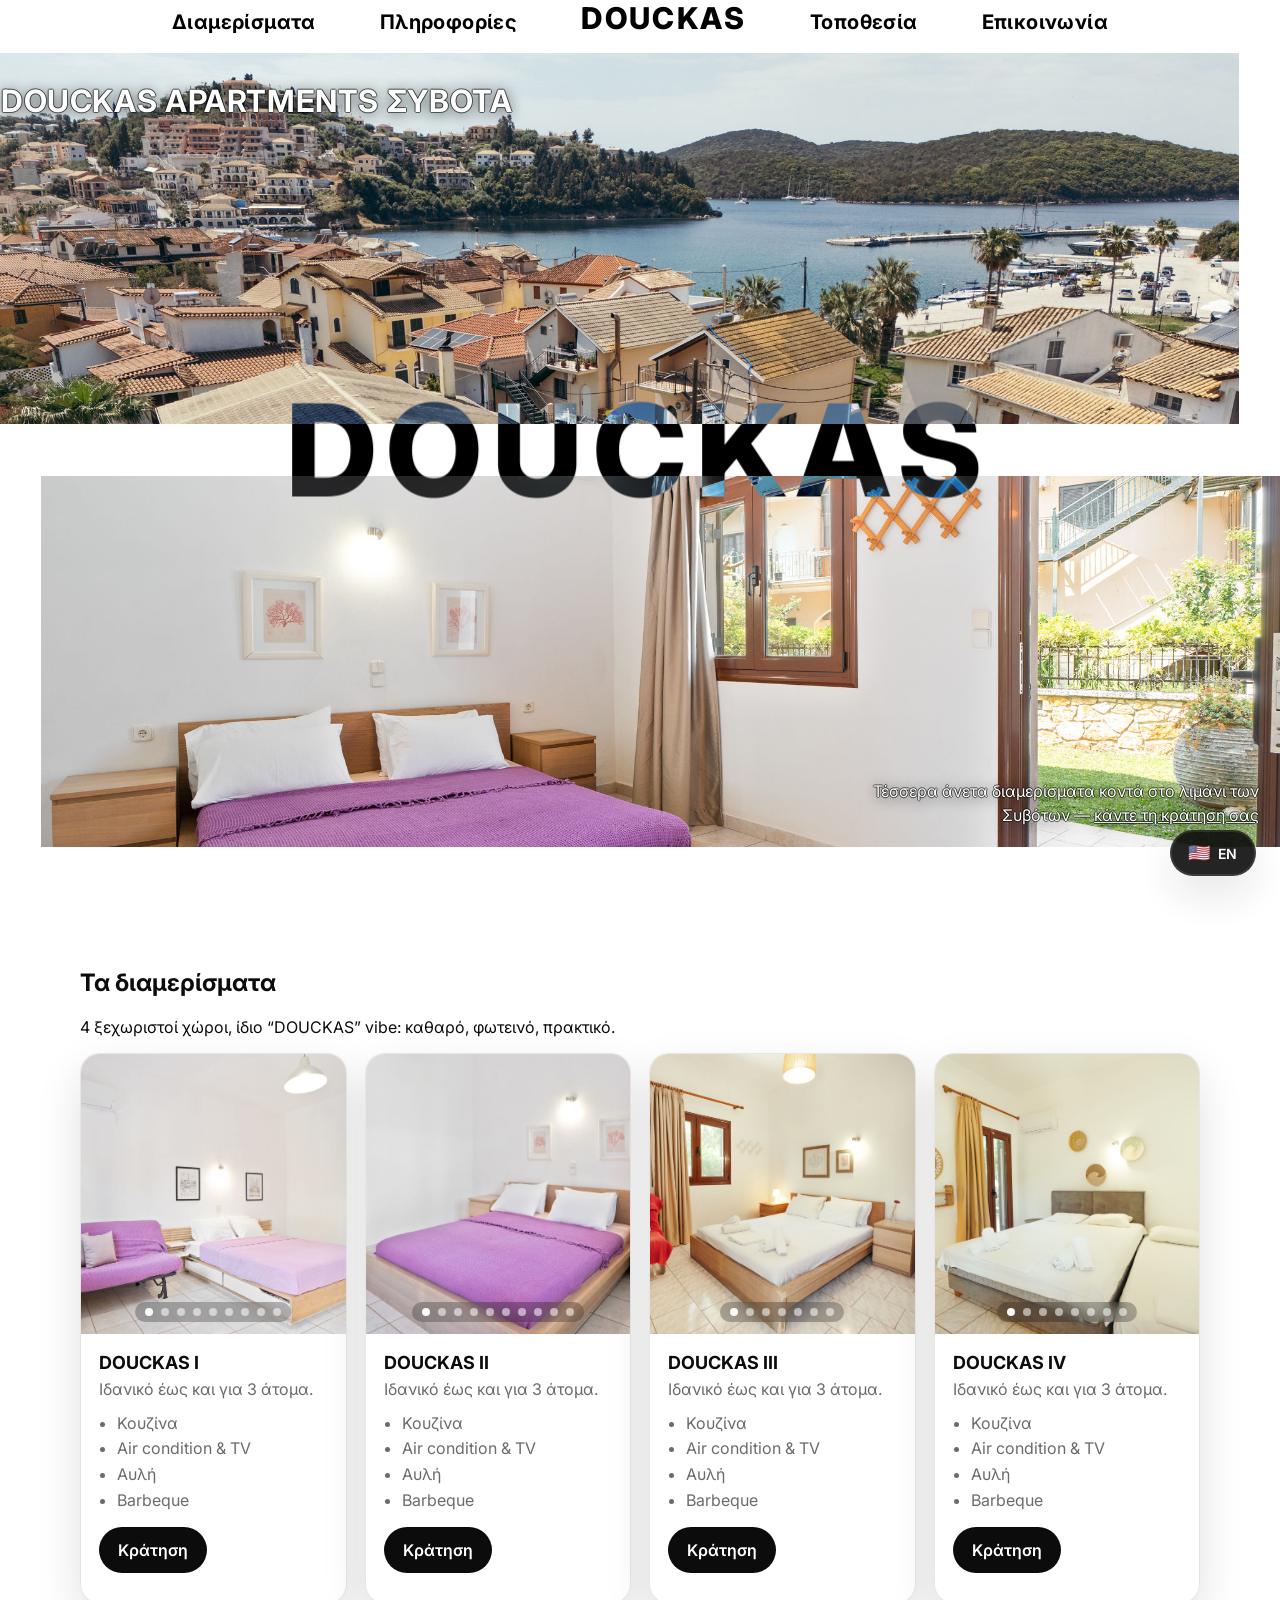
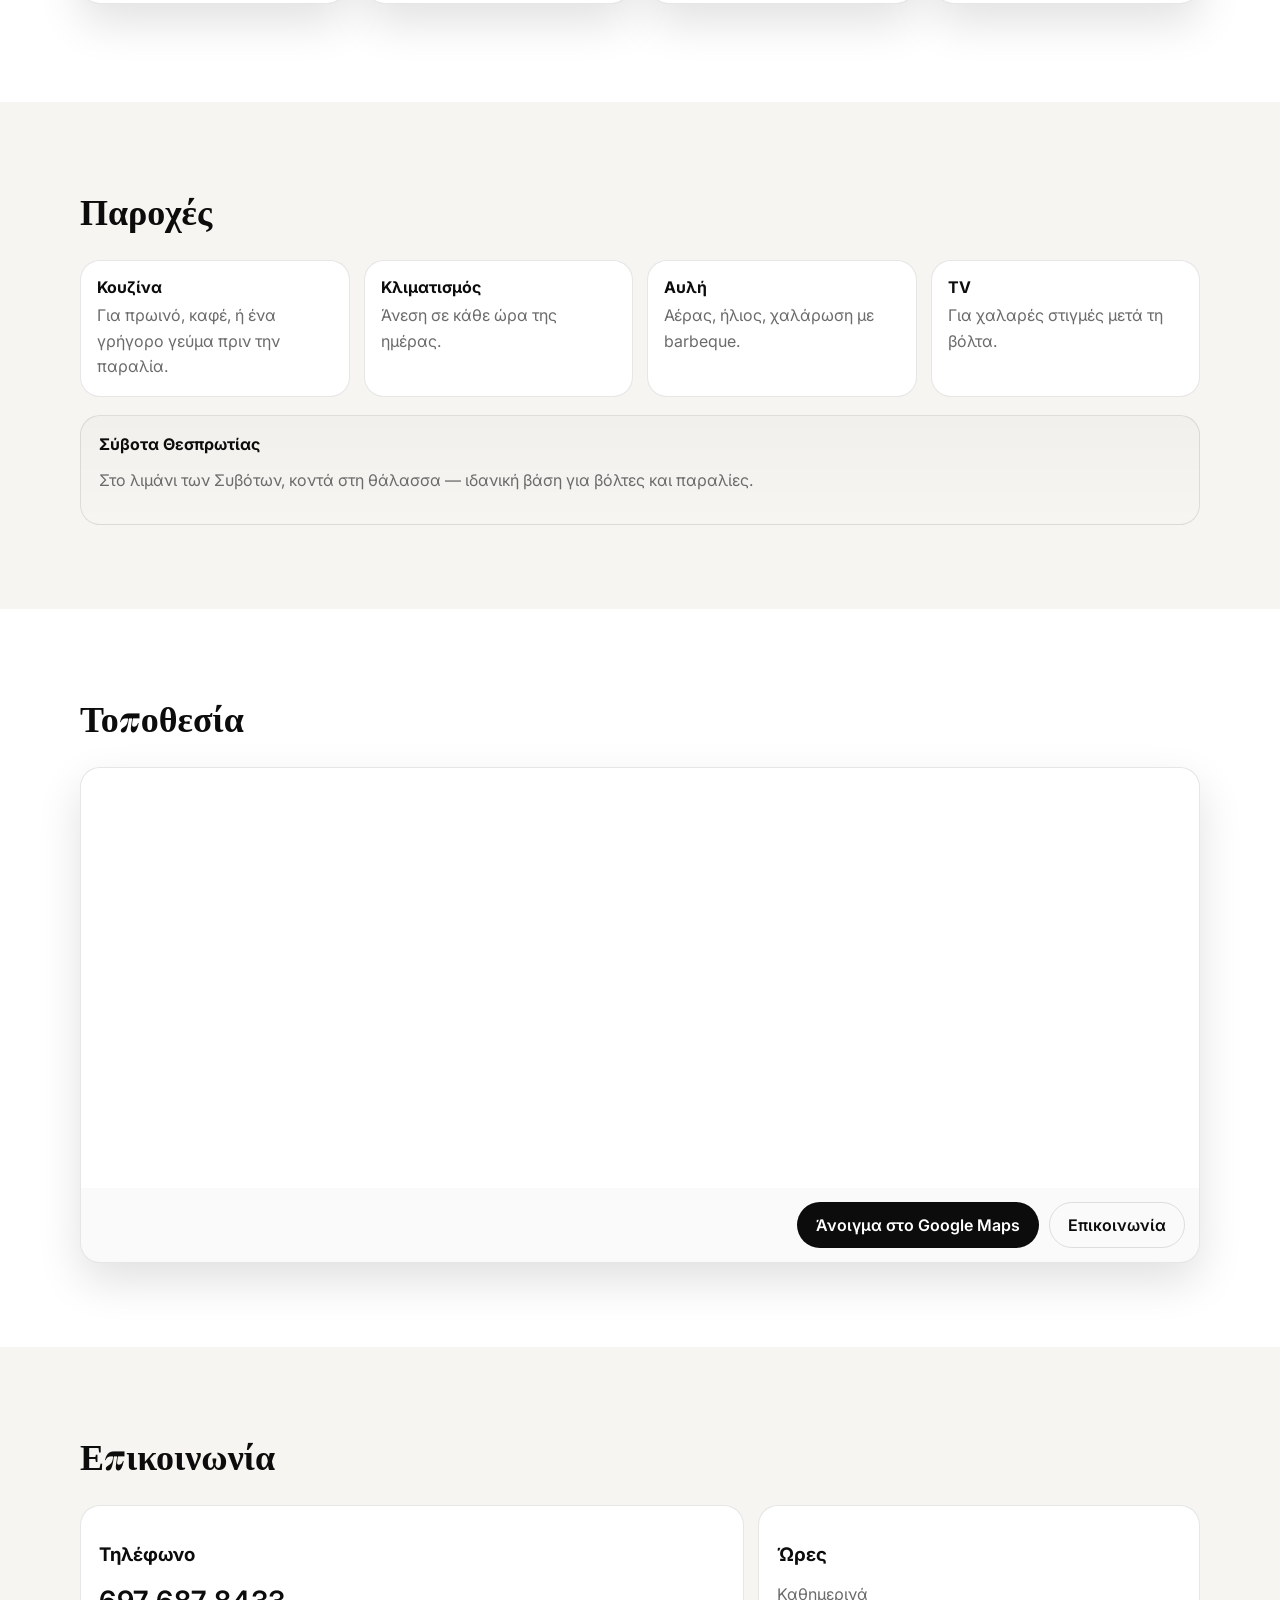
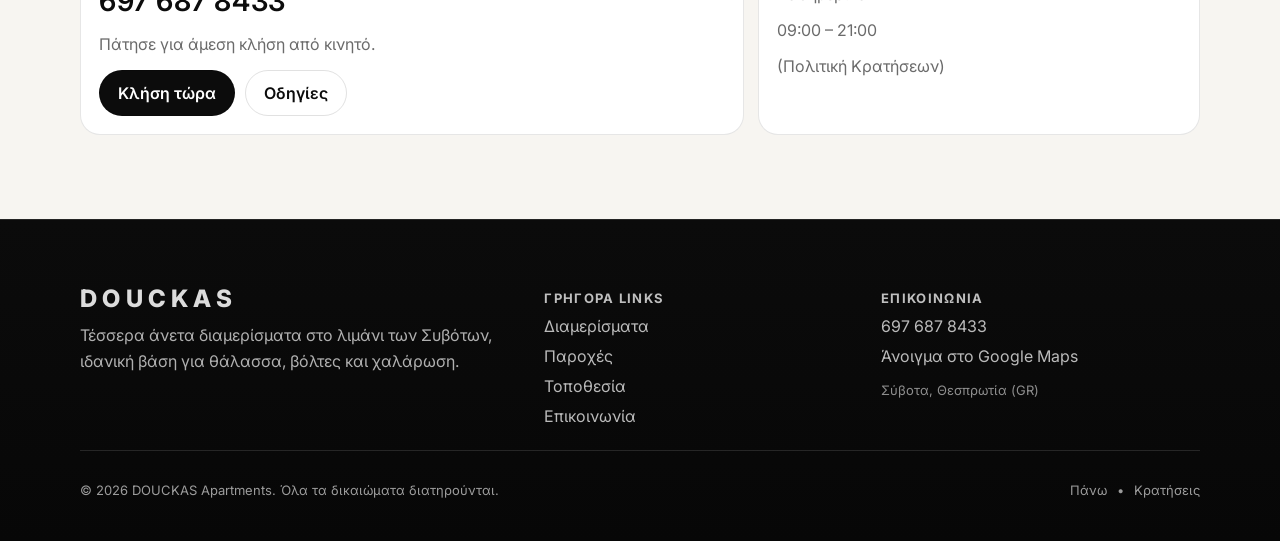
==== commit f35c27d8: "el-en" ====
--- a/index.html
+++ b/index.html
@@ -6,49 +6,119 @@
   <title>DOUCKAS Apartments — Σύβοτα</title>
   <meta name="description" content="DOUCKAS Apartments στα Σύβοτα — δύο άνετα διαμερίσματα για ξεκούραστες διακοπές. Κλείστε με ένα τηλεφώνημα." />
   <meta name="theme-color" content="#0b0b0b" />
-
+  <meta name="robots" content="index, follow, max-snippet:-1, max-image-preview:large, max-video-preview:-1" />
+  <meta name="author" content="DOUCKAS Apartments" />
+  <meta name="copyright" content="© DOUCKAS Apartments. All rights reserved." />
+  <meta name="format-detection" content="telephone=yes" />
+
+  <!-- Favicon and app icons -->
+  <link rel="icon" type="image/x-icon" href="/favicon.ico" />
+  <link rel="icon" type="image/png" sizes="32x32" href="/favicon-32x32.png" />
+  <link rel="icon" type="image/png" sizes="16x16" href="/favicon-16x16.png" />
+  <link rel="apple-touch-icon" sizes="180x180" href="/apple-touch-icon.png" />
+  <link rel="manifest" href="/site.webmanifest" />
+  <meta name="msapplication-TileColor" content="#0b0b0b" />
+
+  <!-- Performance optimization -->
+  <link rel="dns-prefetch" href="https://fonts.googleapis.com" />
+  <link rel="dns-prefetch" href="https://fonts.gstatic.com" />
+  <link rel="dns-prefetch" href="https://www.google.com" />
+  <link rel="dns-prefetch" href="https://maps.googleapis.com" />
   <link rel="preconnect" href="https://fonts.googleapis.com">
   <link rel="preconnect" href="https://fonts.gstatic.com" crossorigin>
+
+  <!-- International SEO -->
+  <link rel="alternate" hreflang="el" href="https://douckasrooms.com/" />
+  <link rel="alternate" hreflang="en" href="https://douckasrooms.com/en" />
+  <link rel="alternate" hreflang="x-default" href="https://douckasrooms.com/" />
 
   <meta property="og:title" content="DOUCKAS Apartments — Σύβοτα" />
   <meta property="og:description" content="Δύο άνετα διαμερίσματα στα Σύβοτα — κρατήσεις τηλεφωνικά." />
   <meta property="og:type" content="website" />
-  <meta property="og:image" content="https://TO-DOMAIN-SOU/assets/wp/07.jpg" />
+  <meta property="og:image" content="https://douckasrooms.com/assets/wp/07.jpg" />
   <meta property="og:locale" content="el_GR" />
-
-  <link rel="canonical" href="https://YOUR-DOMAIN.gr/">
+  <meta property="og:url" content="https://douckasrooms.com/" />
+  <meta property="og:site_name" content="DOUCKAS Apartments" />
+  <meta property="og:image:width" content="1200" />
+  <meta property="og:image:height" content="630" />
+  <meta property="og:image:alt" content="DOUCKAS Apartments στα Σύβοτα - εσωτερικός χώρος με σύγχρονες παροχές" />
+
+  <!-- Twitter Card tags -->
+  <meta name="twitter:card" content="summary_large_image" />
+  <meta name="twitter:title" content="DOUCKAS Apartments — Σύβοτα" />
+  <meta name="twitter:description" content="Τέσσερα άνετα διαμερίσματα στα Σύβοτα — κρατήσεις τηλεφωνικά." />
+  <meta name="twitter:image" content="https://douckasrooms.com/assets/wp/07.jpg" />
+  <meta name="twitter:image:alt" content="DOUCKAS Apartments στα Σύβοτα - εσωτερικός χώρος" />
+
+  <link rel="canonical" href="https://douckasrooms.com/">
 
   <!-- Minimal, elegant font pair -->
   <link href="https://fonts.googleapis.com/css2?family=Inter:wght@300;400;500;600;700;800&family=Playfair+Display:wght@400;500;600&display=swap" rel="stylesheet">
 
   <link rel="stylesheet" href="styles.css" />
 
-  <!-- LocalBusiness schema (optional but nice for SEO) -->
+  <!-- Enhanced LodgingBusiness schema for maximum SEO -->
   <script type="application/ld+json">
   {
     "@context": "https://schema.org",
     "@type": "LodgingBusiness",
-    "@id": "https://YOUR-DOMAIN.gr/#lodging",
+    "@id": "https://douckasrooms.com/#lodging",
     "name": "DOUCKAS Apartments",
-    "url": "https://YOUR-DOMAIN.gr/",
+    "url": "https://douckasrooms.com/",
     "telephone": "+306976878433",
+    "email": "info@douckasrooms.com",
     "image": [
-      "https://YOUR-DOMAIN.gr/assets/wp/07.jpg"
+      "https://douckasrooms.com/assets/wp/07.jpg",
+      "https://douckasrooms.com/assets/apt1/01.jpg",
+      "https://douckasrooms.com/assets/apt2/01.jpg",
+      "https://douckasrooms.com/assets/apt3/01.jpg",
+      "https://douckasrooms.com/assets/apt4/01.jpg"
     ],
     "address": {
       "@type": "PostalAddress",
+      "streetAddress": "Sivota Harbor",
       "addressLocality": "Σύβοτα",
       "addressRegion": "Θεσπρωτία",
+      "postalCode": "46100",
       "addressCountry": "GR"
     },
+    "geo": {
+      "@type": "GeoCoordinates",
+      "latitude": "39.408911",
+      "longitude": "20.240587"
+    },
+    "openingHoursSpecification": {
+      "@type": "OpeningHoursSpecification",
+      "dayOfWeek": ["Monday", "Tuesday", "Wednesday", "Thursday", "Friday", "Saturday", "Sunday"],
+      "opens": "09:00",
+      "closes": "21:00"
+    },
     "priceRange": "$$",
-    "hasMap": "https://share.google/UsBCZcUW98fvSd2H0"
+    "hasMap": "https://share.google/UsBCZcUW98fvSd2H0",
+    "numberOfRooms": "4",
+    "amenityFeature": [
+      {"@type": "LocationFeatureSpecification", "name": "Kitchen", "value": true},
+      {"@type": "LocationFeatureSpecification", "name": "Air Conditioning", "value": true},
+      {"@type": "LocationFeatureSpecification", "name": "TV", "value": true},
+      {"@type": "LocationFeatureSpecification", "name": "Barbecue", "value": true},
+      {"@type": "LocationFeatureSpecification", "name": "Courtyard", "value": true},
+      {"@type": "LocationFeatureSpecification", "name": "Free Parking", "value": true}
+    ],
+    "availableLanguage": ["el", "en"]
   }
   </script>
 
 </head>
 
 <body>
+
+<!-- Language Toggle Button -->
+<div class="language-toggle" id="languageToggle">
+  <a href="/index-en.html" title="Switch to English">
+    <span class="flag-icon">🇺🇸</span>
+    <span class="lang-text">EN</span>
+  </a>
+</div>
 
 <!-- NAV (text-only, blends with background via mix-blend-mode) -->
 <header class="nav" id="nav">
@@ -66,7 +136,7 @@
     <section class="hero" data-nav-theme="light">
       <div class="hero__grid">
         <figure class="hero__tile hero__tile-t">
-          <img src="assets/wp/up.jpg" alt="DOUCKAS Apartments στα Σύβοτα — εσωτερικός χώρος" loading="eager" />
+          <img src="assets/wp/up.jpg" alt="DOUCKAS Apartments στα Σύβοτα — κύριος χώρος με παραδοσιακή διακόσμηση και σύγχρονες παροχές" loading="eager" />
 
           <figcaption class="hero__caption">
             <h1>DOUCKAS APARTMENTS ΣΥΒΟΤΑ</h1>
@@ -75,7 +145,7 @@
 
 
         <figure class="hero__tile hero__tile-b">
-          <img src="assets/wp/down.jpg" alt="Doukas' second room" loading="eager" />
+          <img src="assets/wp/down.jpg" alt="DOUCKAS Apartments Sivota — δωμάτιο με κλιματισμό και μοντέρνες παροχές" loading="eager" />
 
           <figcaption class="hero__caption hero__caption--br">
             <p>Τέσσερα άνετα διαμερίσματα κοντά στο λιμάνι των Συβότων — <a href="#contact">κάντε τη κράτηση σας</a></p>
@@ -94,10 +164,10 @@
     <!-- APARTMENTS -->
     <section class="section" id="apartments" data-nav-theme="dark">
       <div class="container">
-        <div class="section__head reveal">
+        <div class=”section__head reveal”>
           <h2>Τα διαμερίσματα</h2>
-          <p>4 ξεχωριστοί χώροι, ίδιο “DOUCKAS” vibe: καθαρό, φωτεινό, πρακτικό.</p>
-        </div>
+        </div>
+        <p class=”reveal section-subtitle”>4 ξεχωριστοί χώροι, ίδιο “DOUCKAS” vibe: καθαρό, φωτεινό, πρακτικό.</p>
 
         <div class="cards">
           <!-- Apartment 1 -->
@@ -106,13 +176,13 @@
               <div class="carousel" data-carousel="apt1">
                 <div class="carousel__track" tabindex="0" aria-label="Φωτογραφίες DOUCKAS I">
                   <button type="button" class="carousel__slide" data-src="assets/apt1/01.jpg" aria-label="Άνοιγμα φωτογραφίας 1">
-                    <img src="assets/apt1/01.jpg" alt="DOUCKAS I — φωτογραφία 1" loading="lazy" />
+                    <img src="assets/apt1/01.jpg" alt="DOUCKAS I — κύρια είσοδος και εξωτερικός χώρος" loading="lazy" />
                   </button>
                   <button type="button" class="carousel__slide" data-src="assets/apt1/02.jpg" aria-label="Άνοιγμα φωτογραφίας 2">
-                    <img src="assets/apt1/02.jpg" alt="DOUCKAS I — φωτογραφία 2" loading="lazy" />
+                    <img src="assets/apt1/02.jpg" alt="DOUCKAS I — κουζίνα με μοντέρνες συσκευές" loading="lazy" />
                   </button>
                   <button type="button" class="carousel__slide" data-src="assets/apt1/03.jpg" aria-label="Άνοιγμα φωτογραφίας 3">
-                    <img src="assets/apt1/03.jpg" alt="DOUCKAS I — φωτογραφία 3" loading="lazy" />
+                    <img src="assets/apt1/03.jpg" alt="DOUCKAS I — υπνοδωμάτιο με διπλό κρεβάτι και κλιματισμό" loading="lazy" />
                   </button>
                   <button type="button" class="carousel__slide" data-src="assets/apt1/04.jpg" aria-label="Άνοιγμα φωτογραφίας 4">
                     <img src="assets/apt1/04.jpg" alt="DOUCKAS I — φωτογραφία 4" loading="lazy" />
--- a/styles.css
+++ b/styles.css
@@ -251,8 +251,8 @@
 
 @media (max-width: 1000px){
   .nav__brand--hero{
-    font-size: 20vw !important;  
-  }  
+    font-size: clamp(65px, 14vw, 75px) !important;
+  }
 }
 
 
@@ -370,6 +370,14 @@
   max-width: 52ch;
   line-height:1.6;
   color: var(--muted);
+}
+
+p.section-subtitle{
+  text-align: center !important;
+  margin-top: -20px;
+  margin-bottom: 40px;
+  color: var(--muted) !important;
+  max-width: none !important;
 }
 
 /* Cards */
@@ -863,3 +871,69 @@
   }
 }
 
+/* Language Toggle Button */
+.language-toggle {
+  position: fixed;
+  bottom: 24px;
+  right: 24px;
+  z-index: 1000;
+  opacity: 0.9;
+  transition: opacity var(--t), transform var(--t);
+}
+
+.language-toggle:hover {
+  opacity: 1;
+  transform: translateY(-2px);
+}
+
+.language-toggle a {
+  display: flex;
+  align-items: center;
+  gap: 8px;
+  background: var(--ink);
+  color: var(--paper2);
+  padding: 12px 16px;
+  border-radius: 50px;
+  text-decoration: none;
+  font-weight: 600;
+  font-size: 14px;
+  box-shadow: var(--shadow);
+  border: 2px solid rgba(255, 255, 255, 0.1);
+  transition: all var(--t);
+  backdrop-filter: blur(10px);
+}
+
+.language-toggle a:hover {
+  background: rgba(12, 12, 12, 0.95);
+  transform: translateY(-1px);
+  box-shadow: 0 20px 40px rgba(0, 0, 0, 0.2);
+  border-color: rgba(255, 255, 255, 0.2);
+}
+
+.language-toggle .flag-icon {
+  font-size: 18px;
+  line-height: 1;
+}
+
+.language-toggle .lang-text {
+  font-family: 'Inter', sans-serif;
+  letter-spacing: 0.05em;
+}
+
+/* Mobile optimization */
+@media (max-width: 480px) {
+  .language-toggle {
+    bottom: 20px;
+    right: 20px;
+  }
+
+  .language-toggle a {
+    padding: 10px 14px;
+    font-size: 13px;
+  }
+
+  .language-toggle .flag-icon {
+    font-size: 16px;
+  }
+}
+
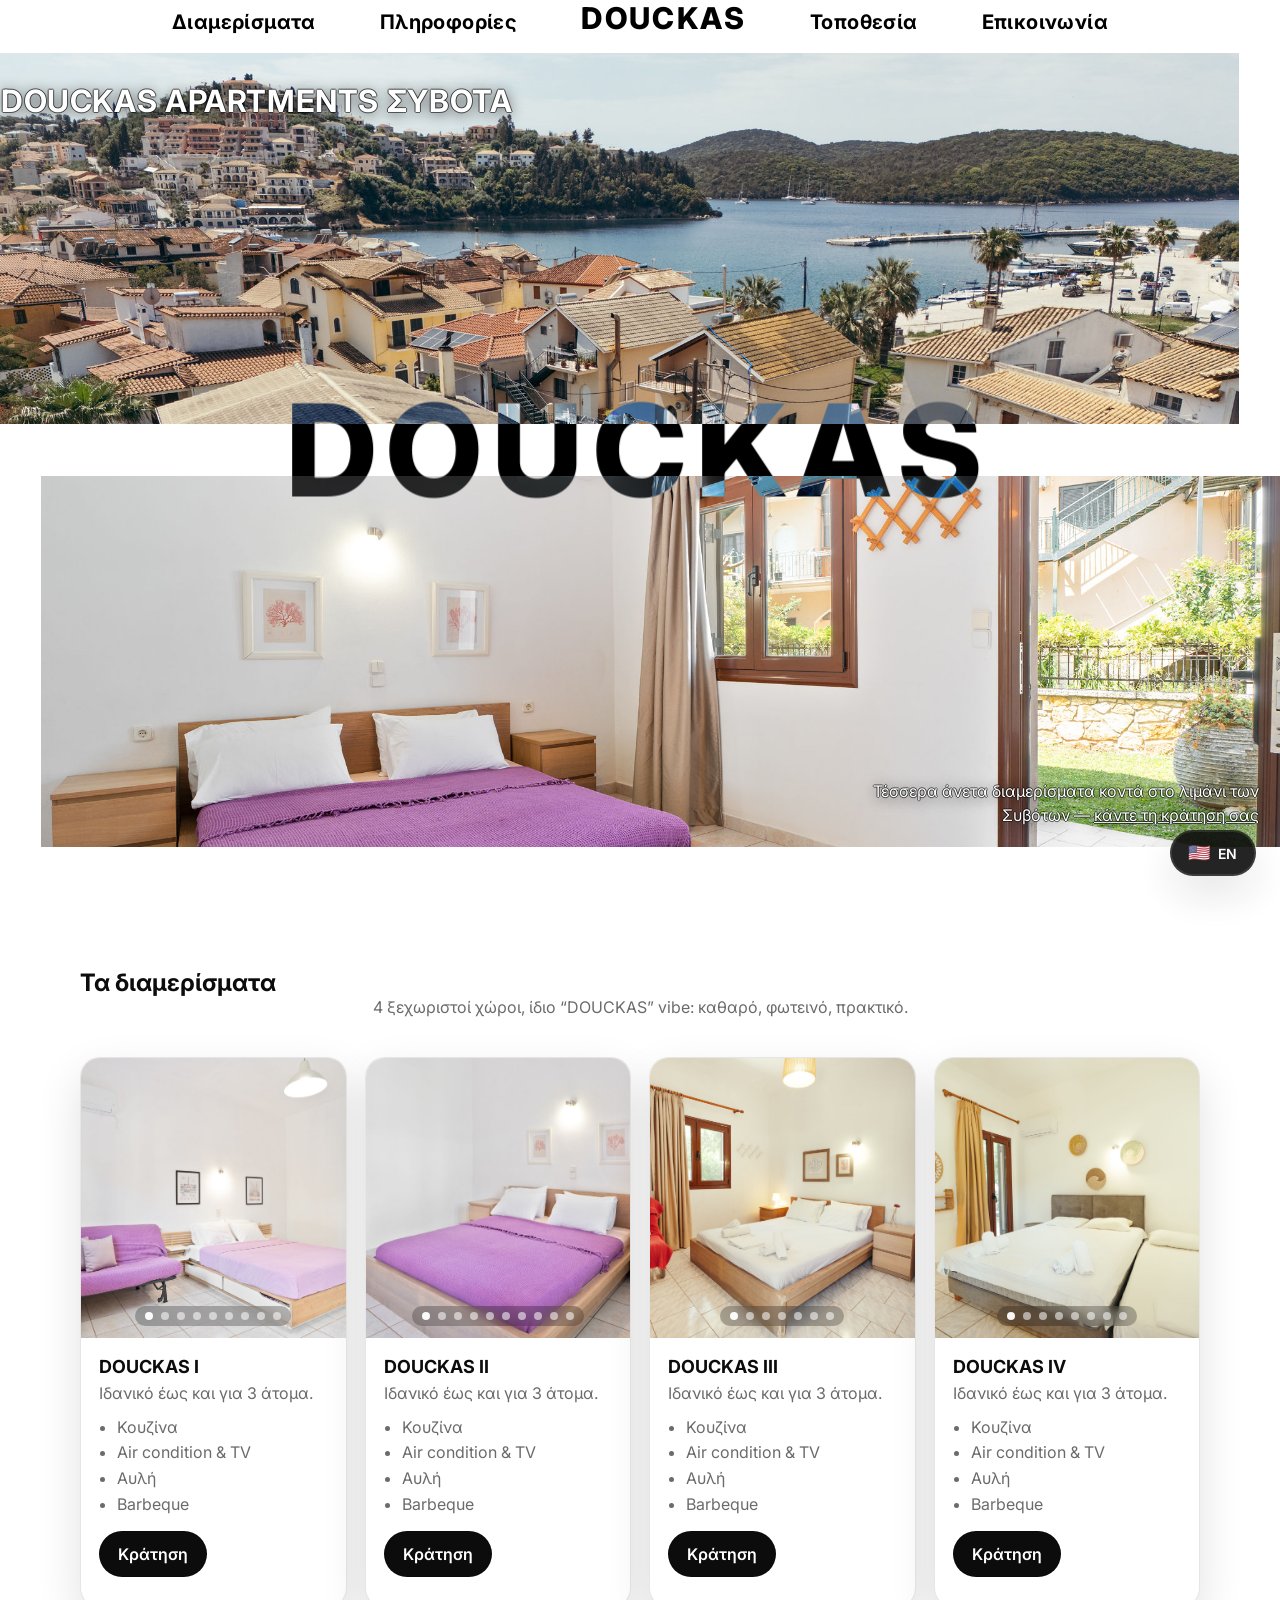
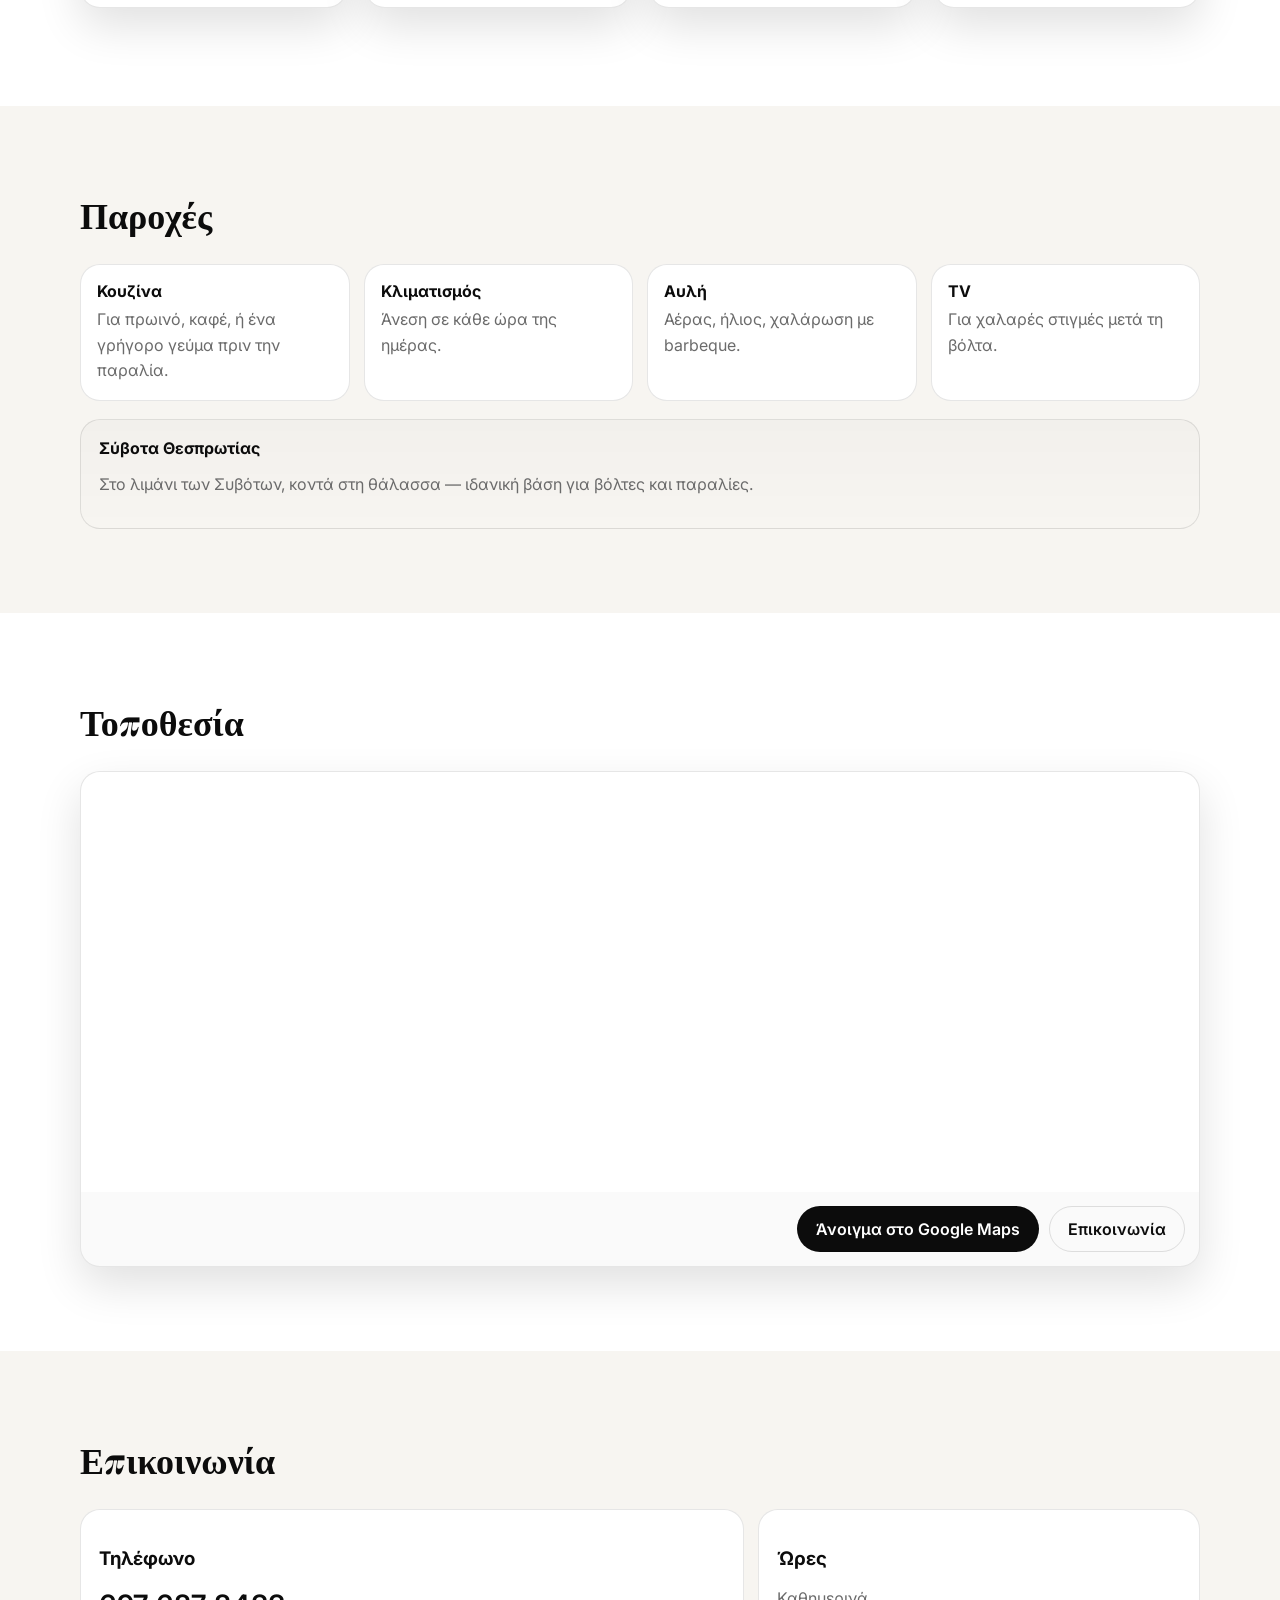
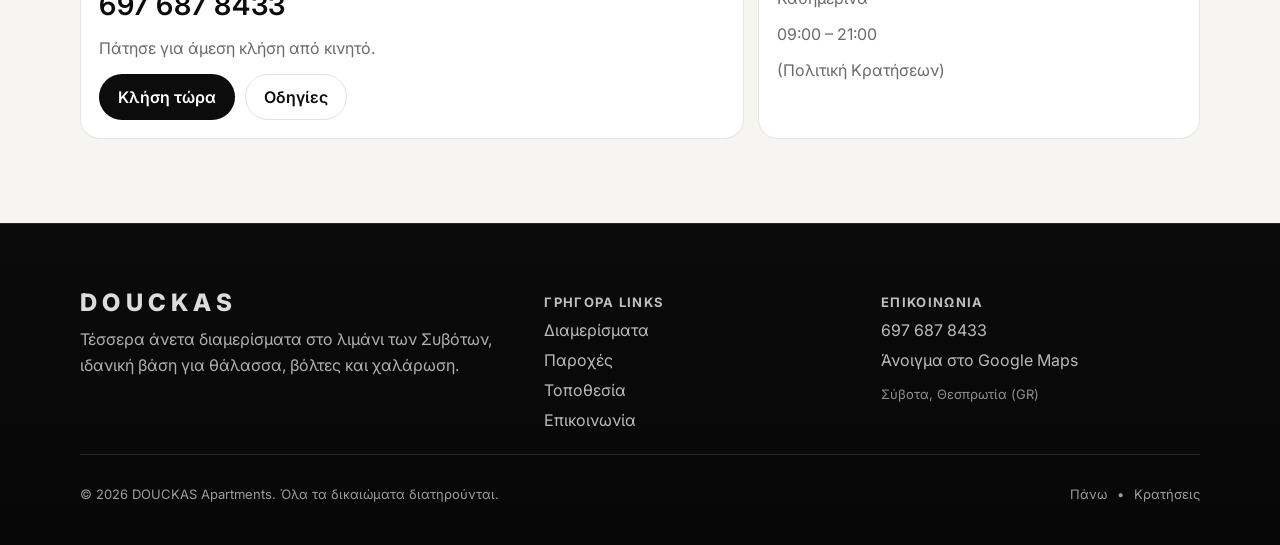
==== commit 271feec1: "fixed" ====
--- a/index.html
+++ b/index.html
@@ -167,7 +167,7 @@
         <div class=”section__head reveal”>
           <h2>Τα διαμερίσματα</h2>
         </div>
-        <p class=”reveal section-subtitle”>4 ξεχωριστοί χώροι, ίδιο “DOUCKAS” vibe: καθαρό, φωτεινό, πρακτικό.</p>
+        <p class="reveal section-subtitle">4 ξεχωριστοί χώροι, ίδιο “DOUCKAS” vibe: καθαρό, φωτεινό, πρακτικό.</p>
 
         <div class="cards">
           <!-- Apartment 1 -->
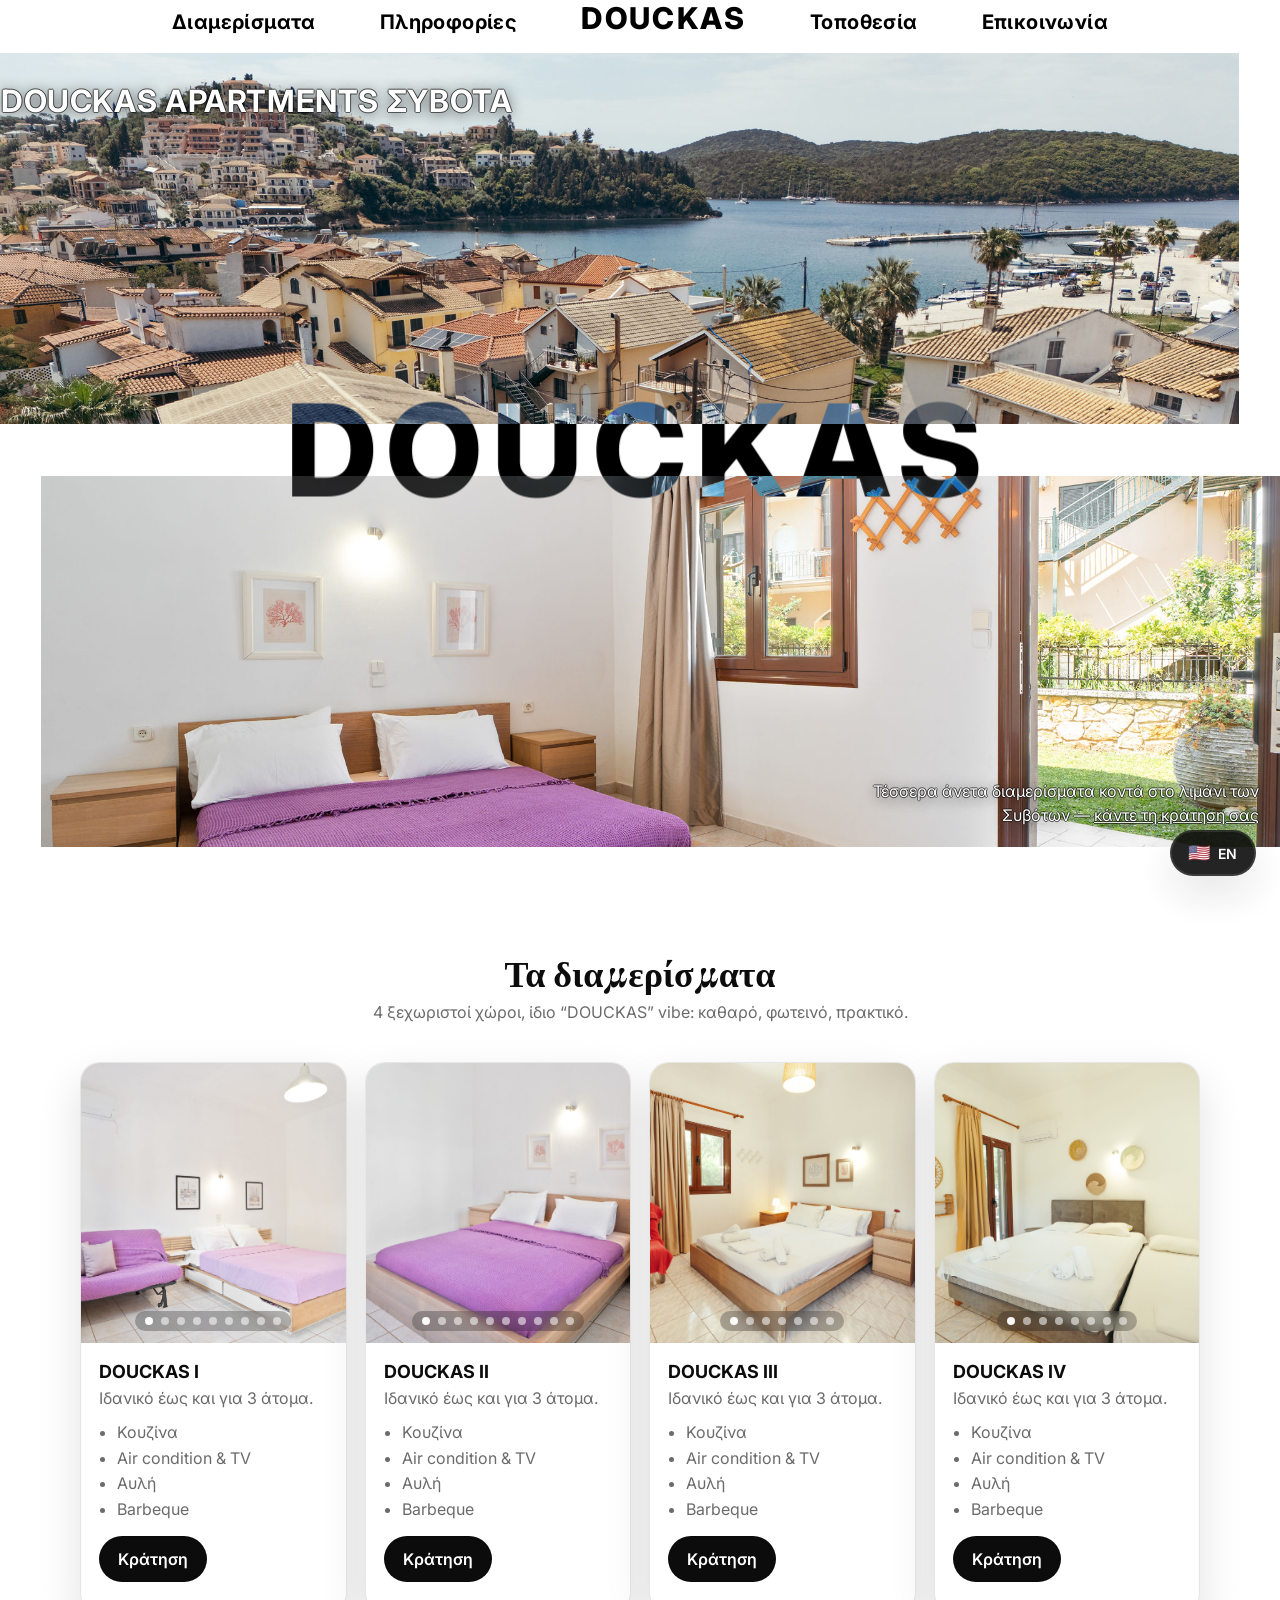
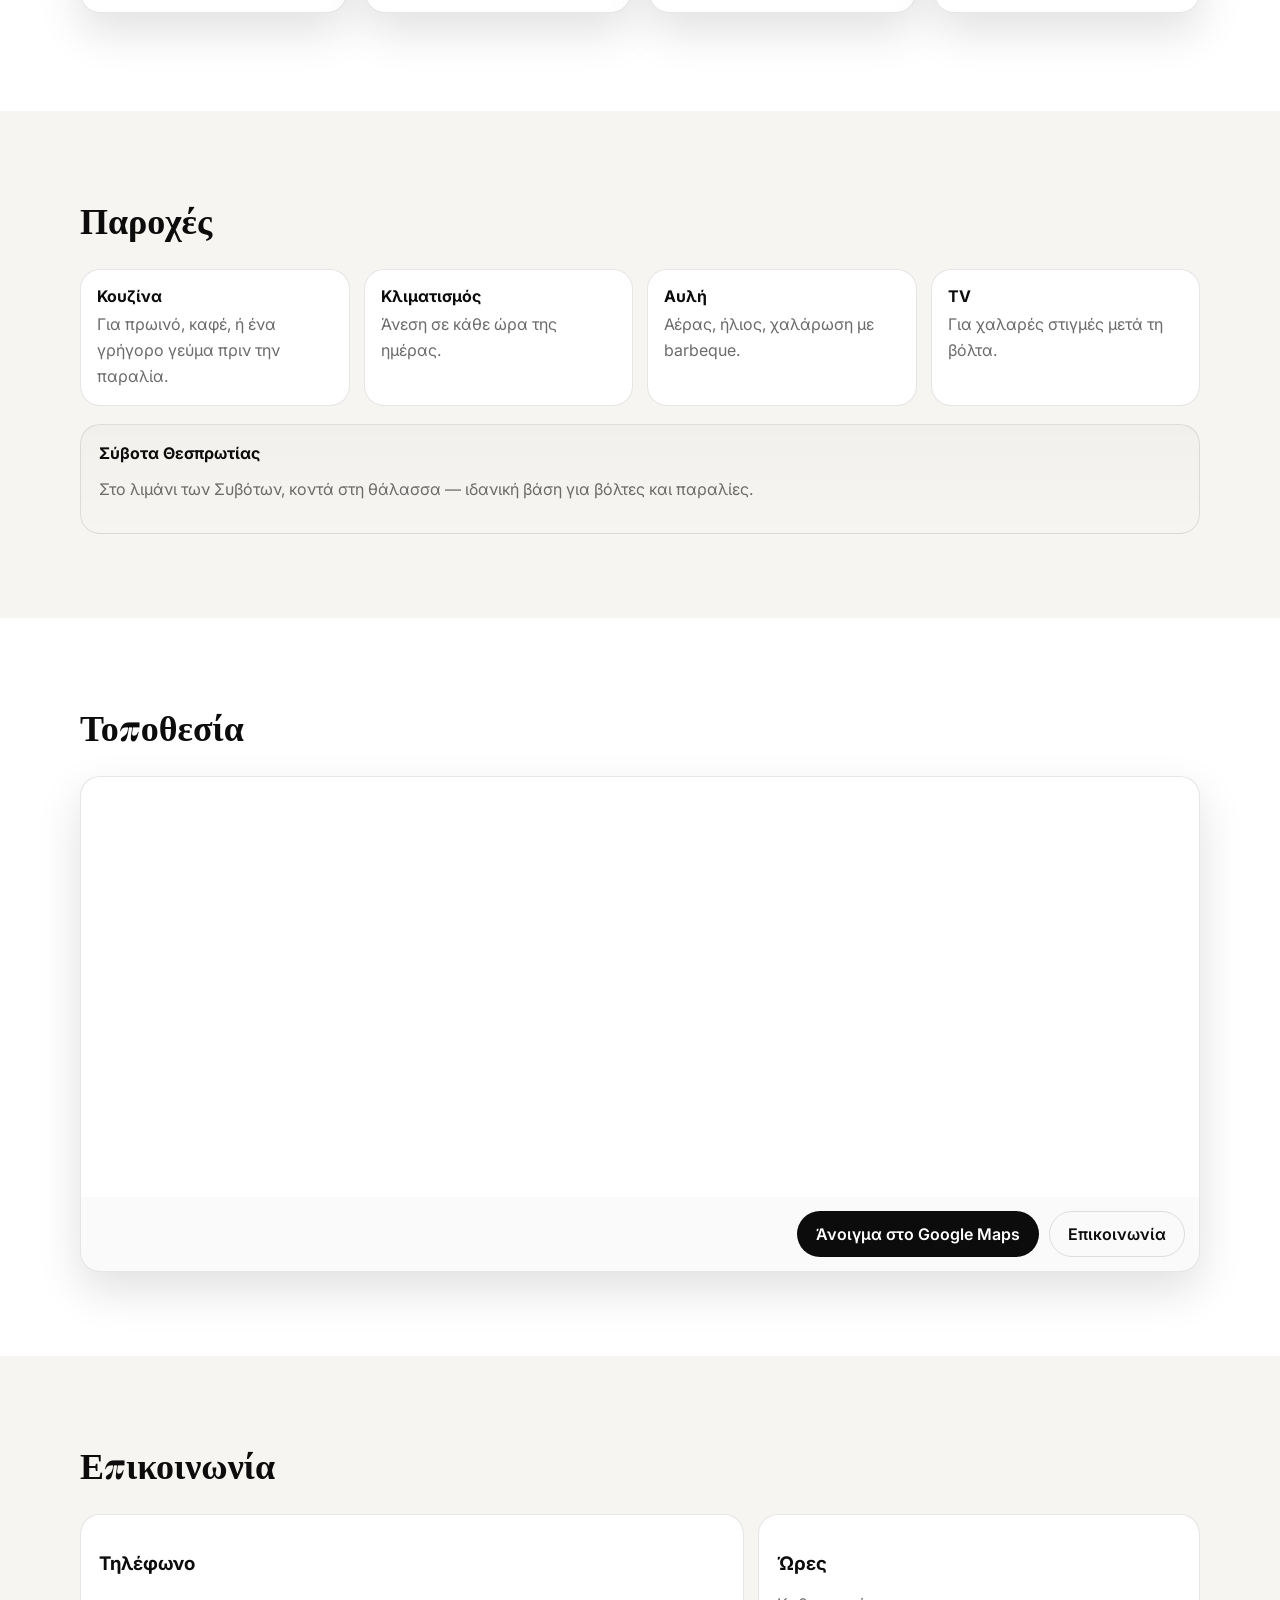
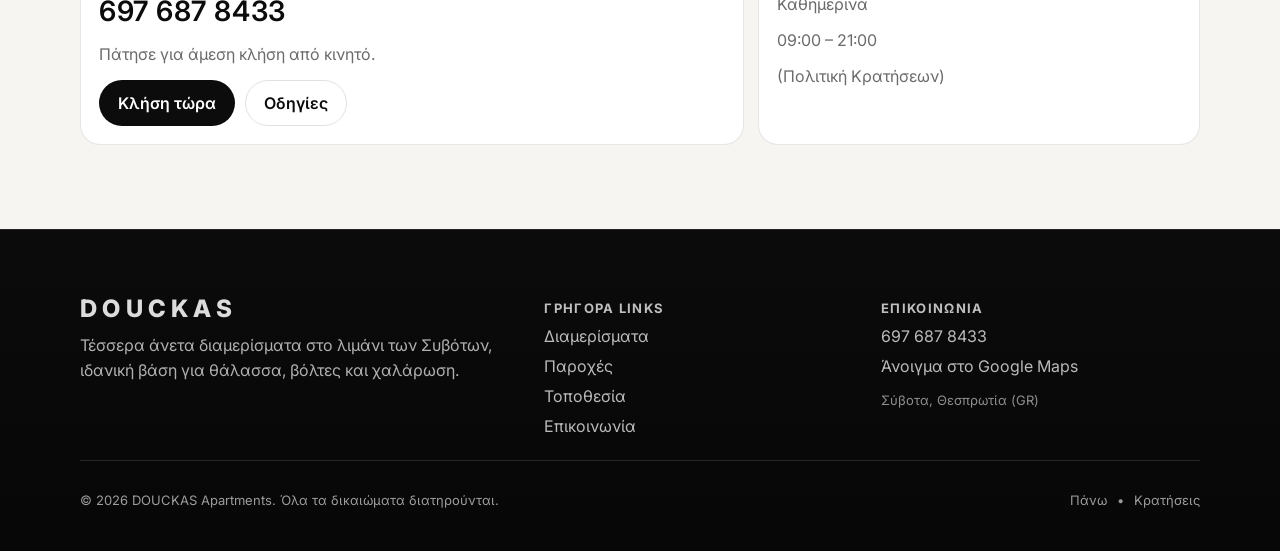
==== commit ec03e2ce: "public" ====
--- a/index.html
+++ b/index.html
@@ -164,7 +164,7 @@
     <!-- APARTMENTS -->
     <section class="section" id="apartments" data-nav-theme="dark">
       <div class="container">
-        <div class=”section__head reveal”>
+        <div class="section__head reveal" style="justify-content: center;">
           <h2>Τα διαμερίσματα</h2>
         </div>
         <p class="reveal section-subtitle">4 ξεχωριστοί χώροι, ίδιο “DOUCKAS” vibe: καθαρό, φωτεινό, πρακτικό.</p>
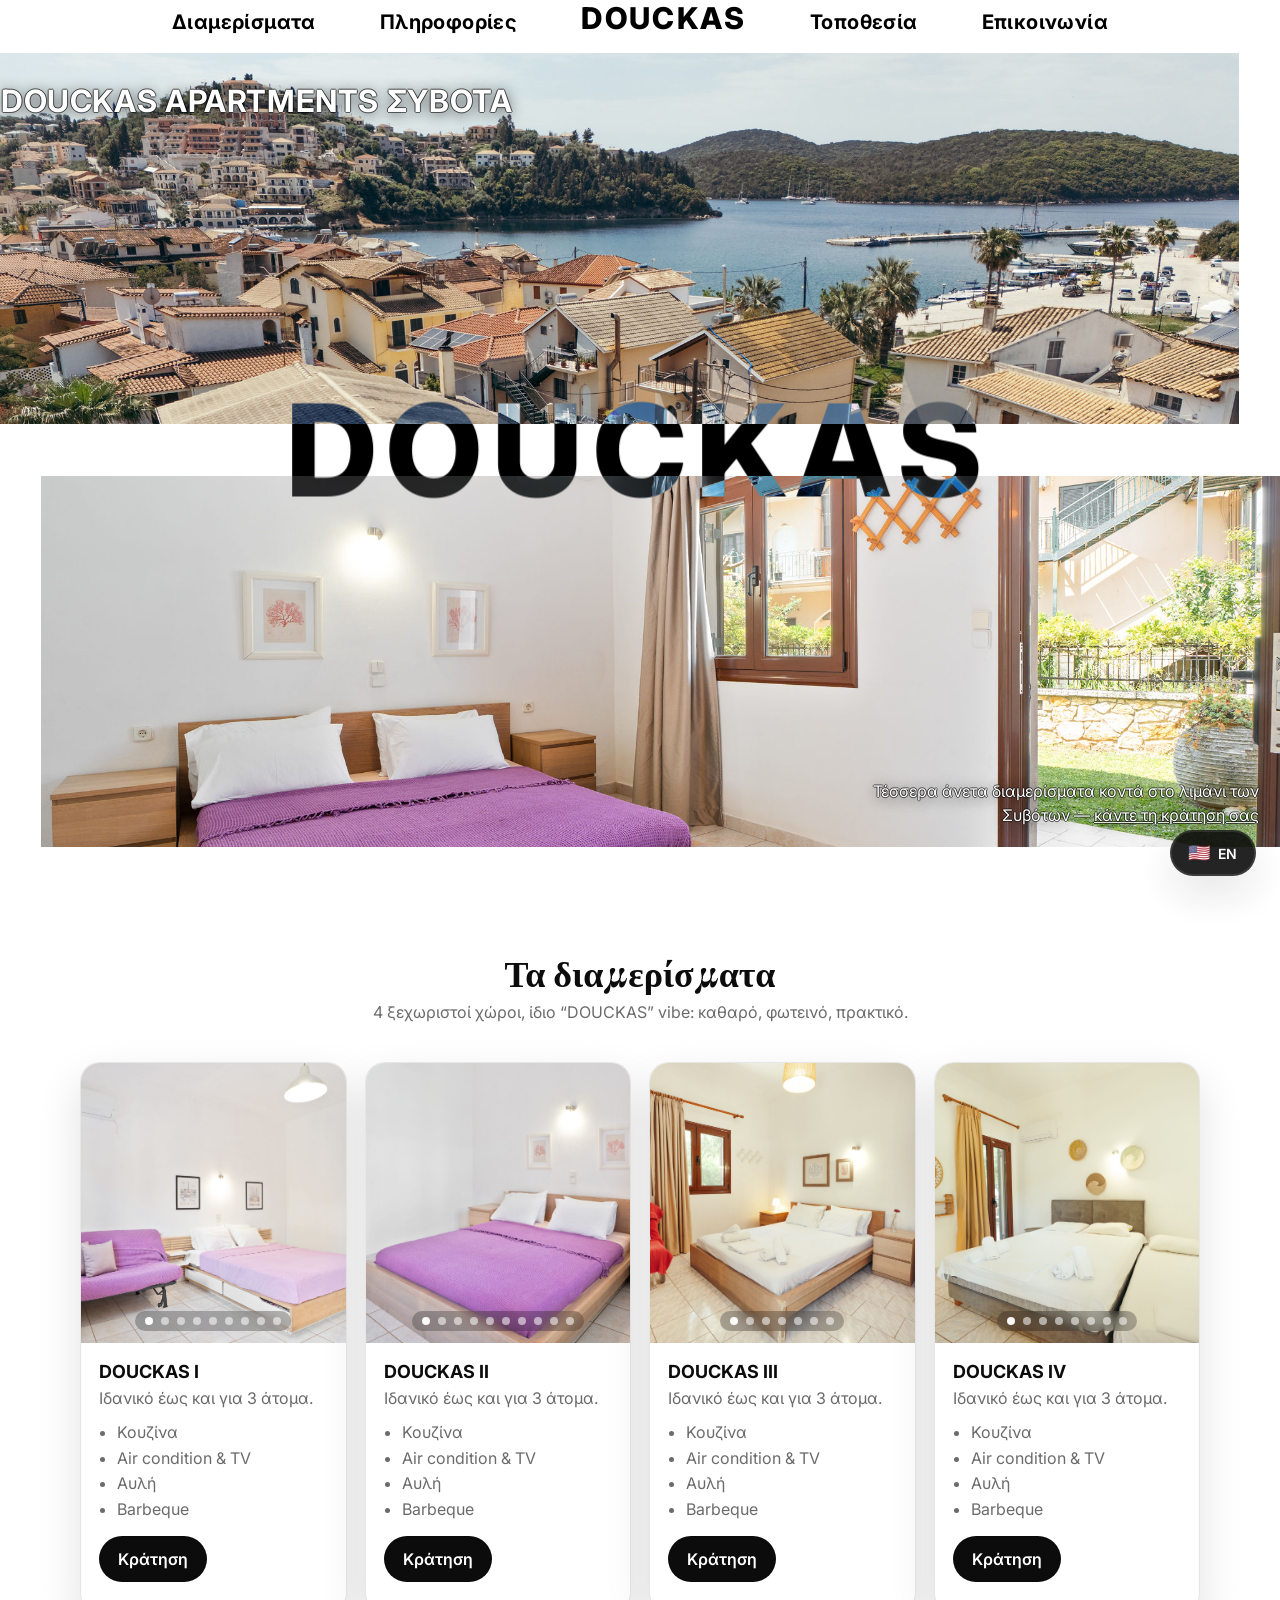
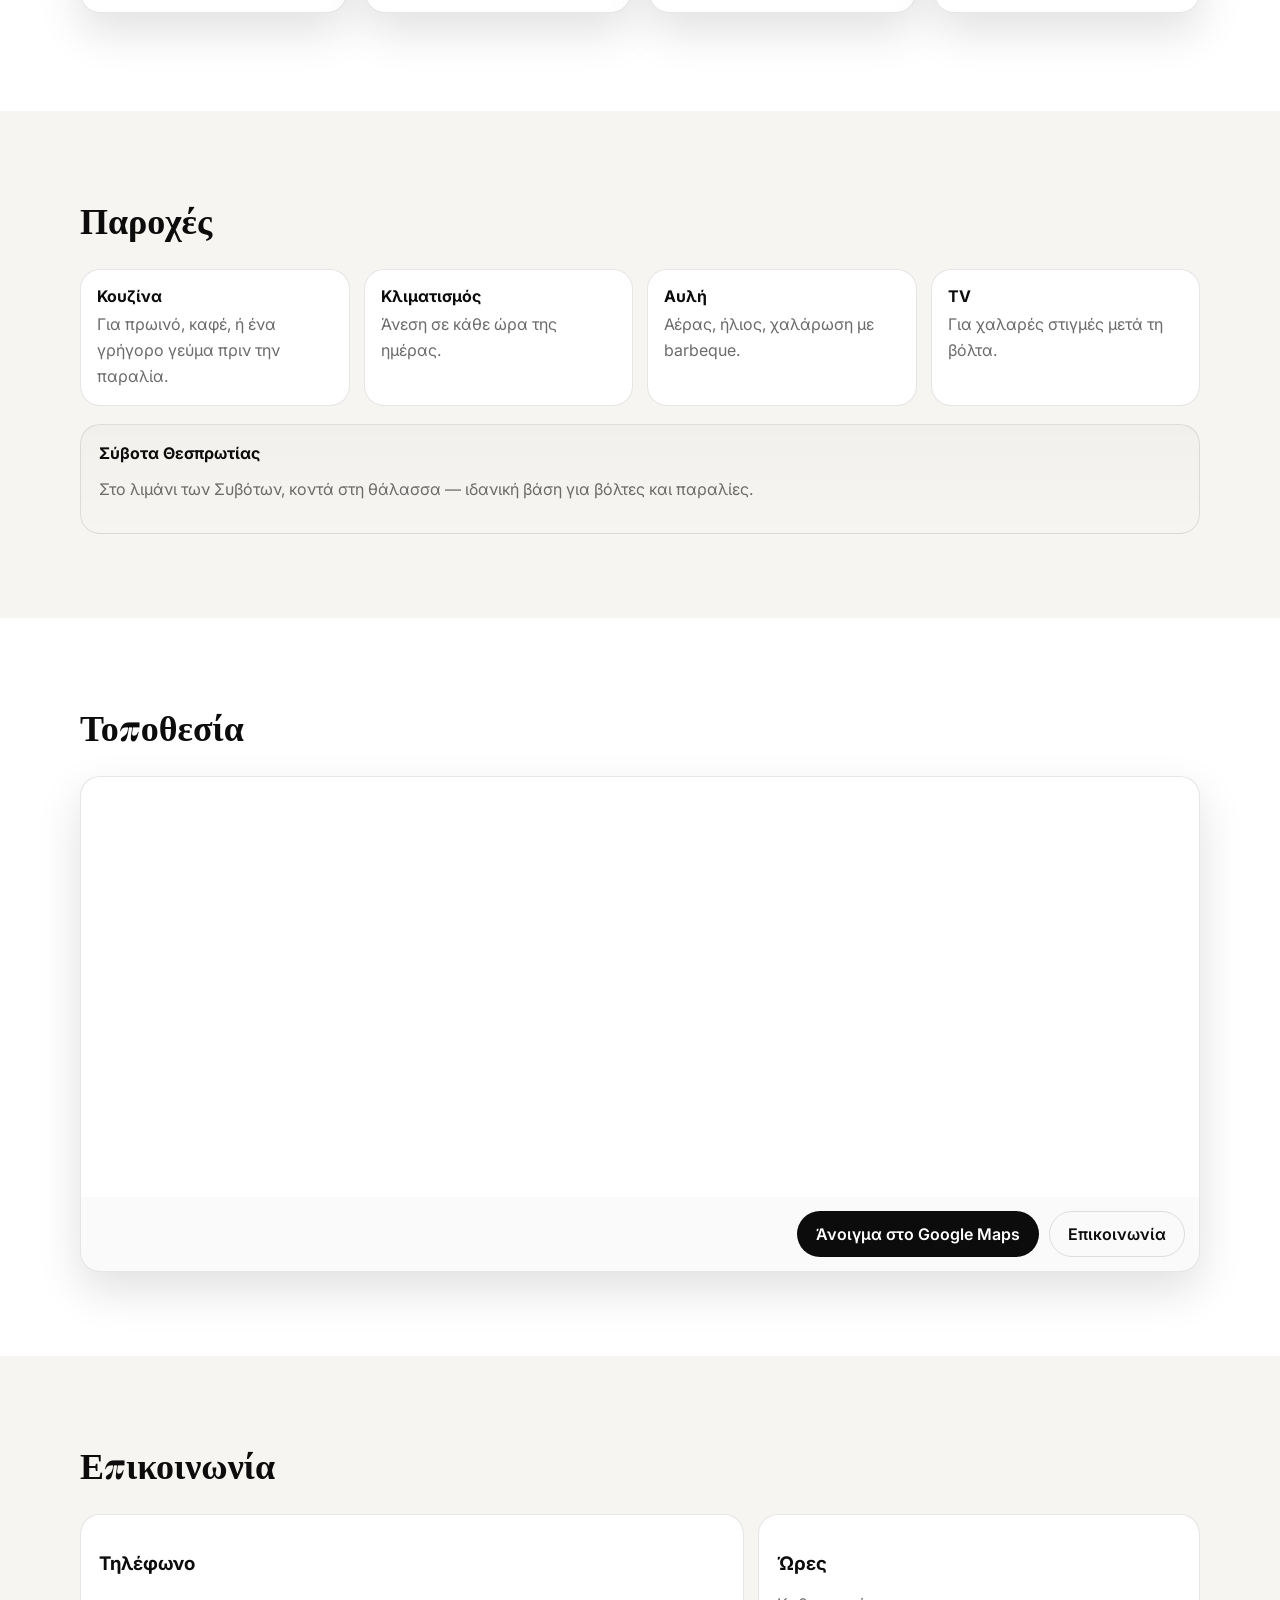
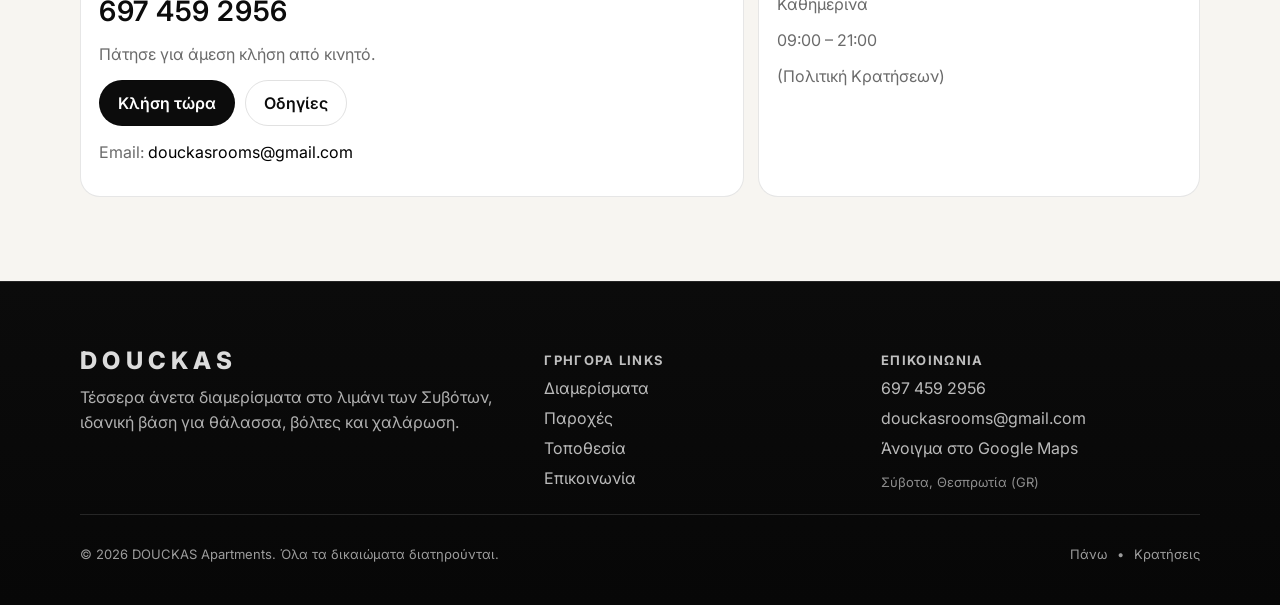
==== commit 3aca95e6: "done" ====
--- a/index.html
+++ b/index.html
@@ -65,8 +65,8 @@
     "@id": "https://douckasrooms.com/#lodging",
     "name": "DOUCKAS Apartments",
     "url": "https://douckasrooms.com/",
-    "telephone": "+306976878433",
-    "email": "info@douckasrooms.com",
+    "telephone": "+306974592956",
+    "email": "douckasrooms@gmail.com",
     "image": [
       "https://douckasrooms.com/assets/wp/07.jpg",
       "https://douckasrooms.com/assets/apt1/01.jpg",
@@ -411,7 +411,7 @@
 
         <div class="note reveal">
           <!-- <p class="muted">
-            *Κρατήσεις αποκλειστικά τηλεφωνικά: <a href="tel:+306976878433">697 687 8433</a>
+            *Κρατήσεις αποκλειστικά τηλεφωνικά: <a href="tel:+306974592956">697 459 2956</a>
           </p> -->
         </div>
       </div>
@@ -502,14 +502,16 @@
           <div class="contact__card">
             <h3>Τηλέφωνο</h3>
             <p class="contact__big">
-              <a href="tel:+306976878433">697 687 8433</a>
+              <a href="tel:+306974592956">697 459 2956</a>
             </p>
             <p class="muted">Πάτησε για άμεση κλήση από κινητό.</p>
 
             <div class="contact__buttons">
-              <a class="btn btn--solid" href="tel:+306976878433">Κλήση τώρα</a>
+              <a class="btn btn--solid" href="tel:+306974592956">Κλήση τώρα</a>
               <a class="btn btn--ghost" href="https://share.google/UsBCZcUW98fvSd2H0" target="_blank" rel="noopener">Οδηγίες</a>
             </div>
+
+            <p class="muted" style="margin-top:16px;">Email: <a href="mailto:douckasrooms@gmail.com" style="color:#000;text-decoration:none;">douckasrooms@gmail.com</a></p>
           </div>
 
           <div class="contact__card contact__card--small">
@@ -545,7 +547,8 @@
           <div class="footer__col">
             <h4 class="footer__title">Επικοινωνία</h4>
             <ul class="footer__list">
-              <li><a href="tel:+306976878433">697 687 8433</a></li>
+              <li><a href="tel:+306974592956">697 459 2956</a></li>
+              <li><a href="mailto:douckasrooms@gmail.com">douckasrooms@gmail.com</a></li>
               <li><a href="https://share.google/UsBCZcUW98fvSd2H0" target="_blank" rel="noopener">Άνοιγμα στο Google Maps</a></li>
               <li class="footer__meta">Σύβοτα, Θεσπρωτία (GR)</li>
             </ul>
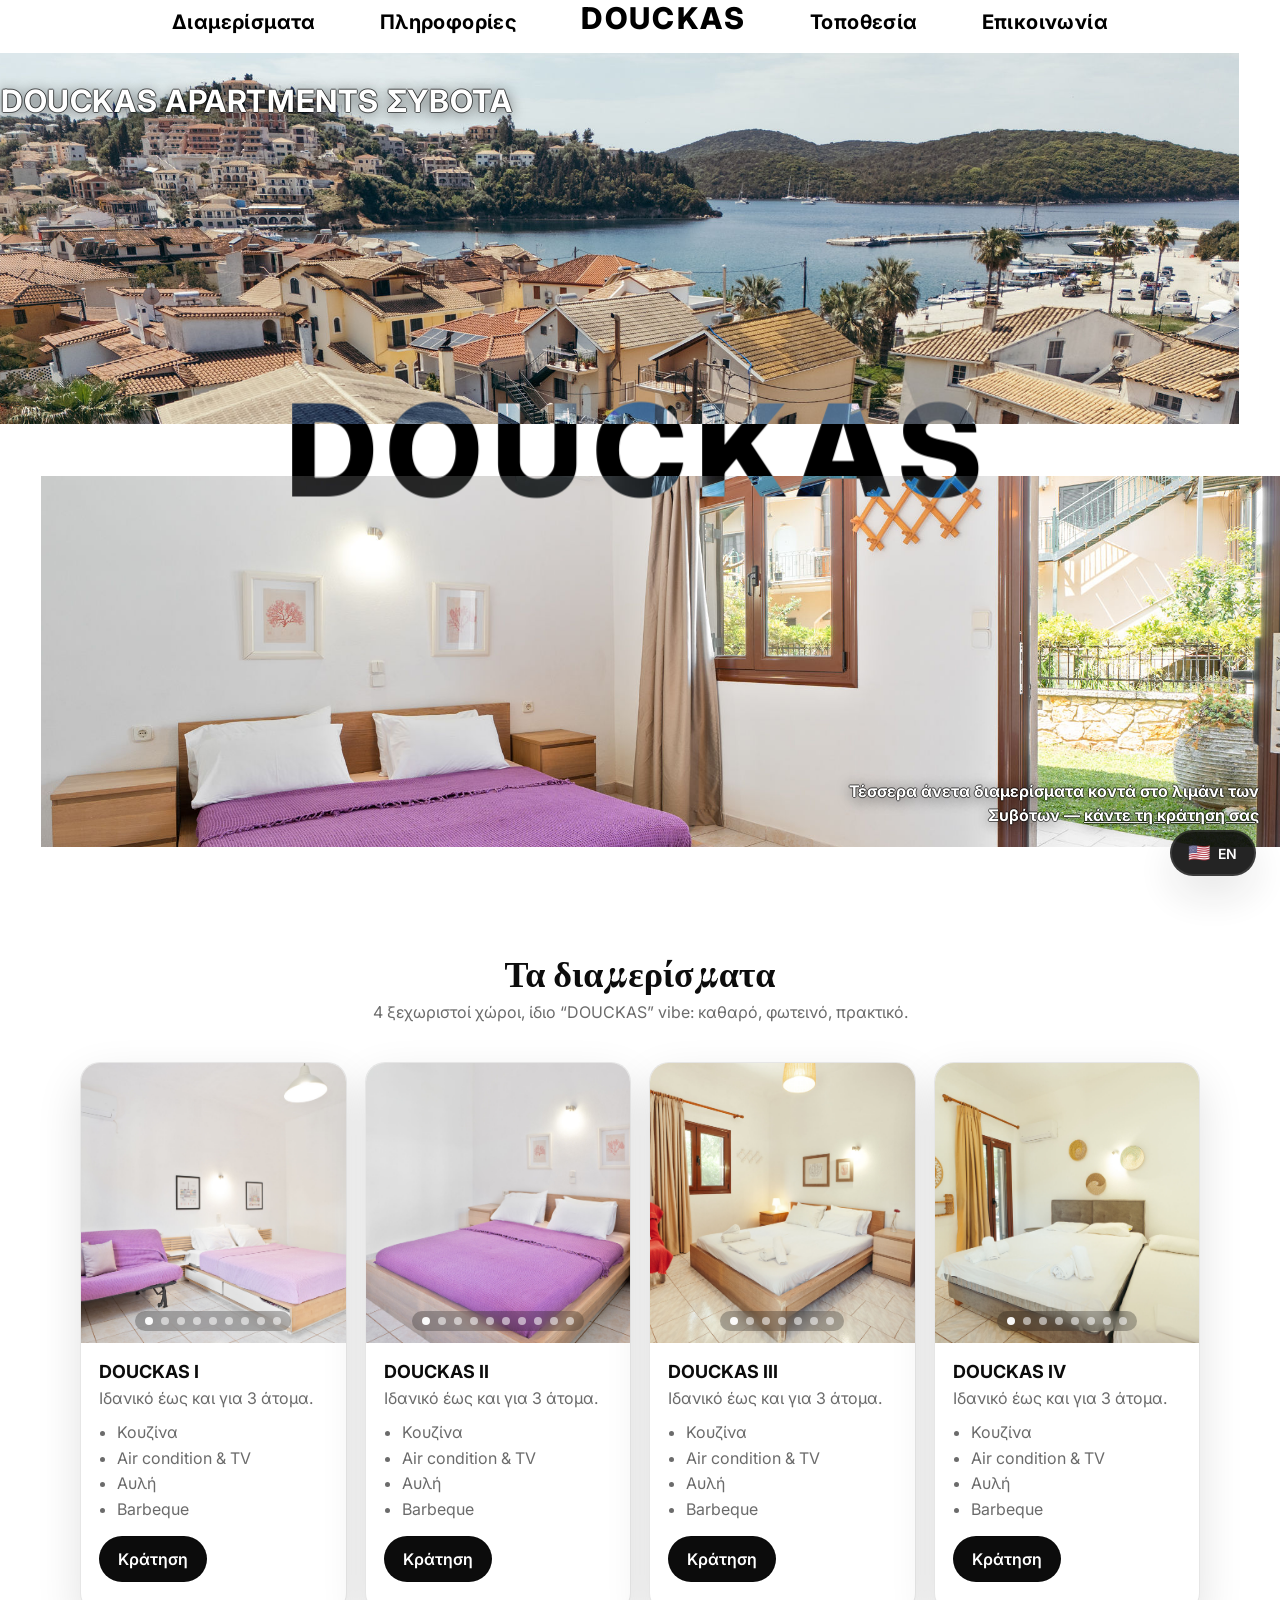
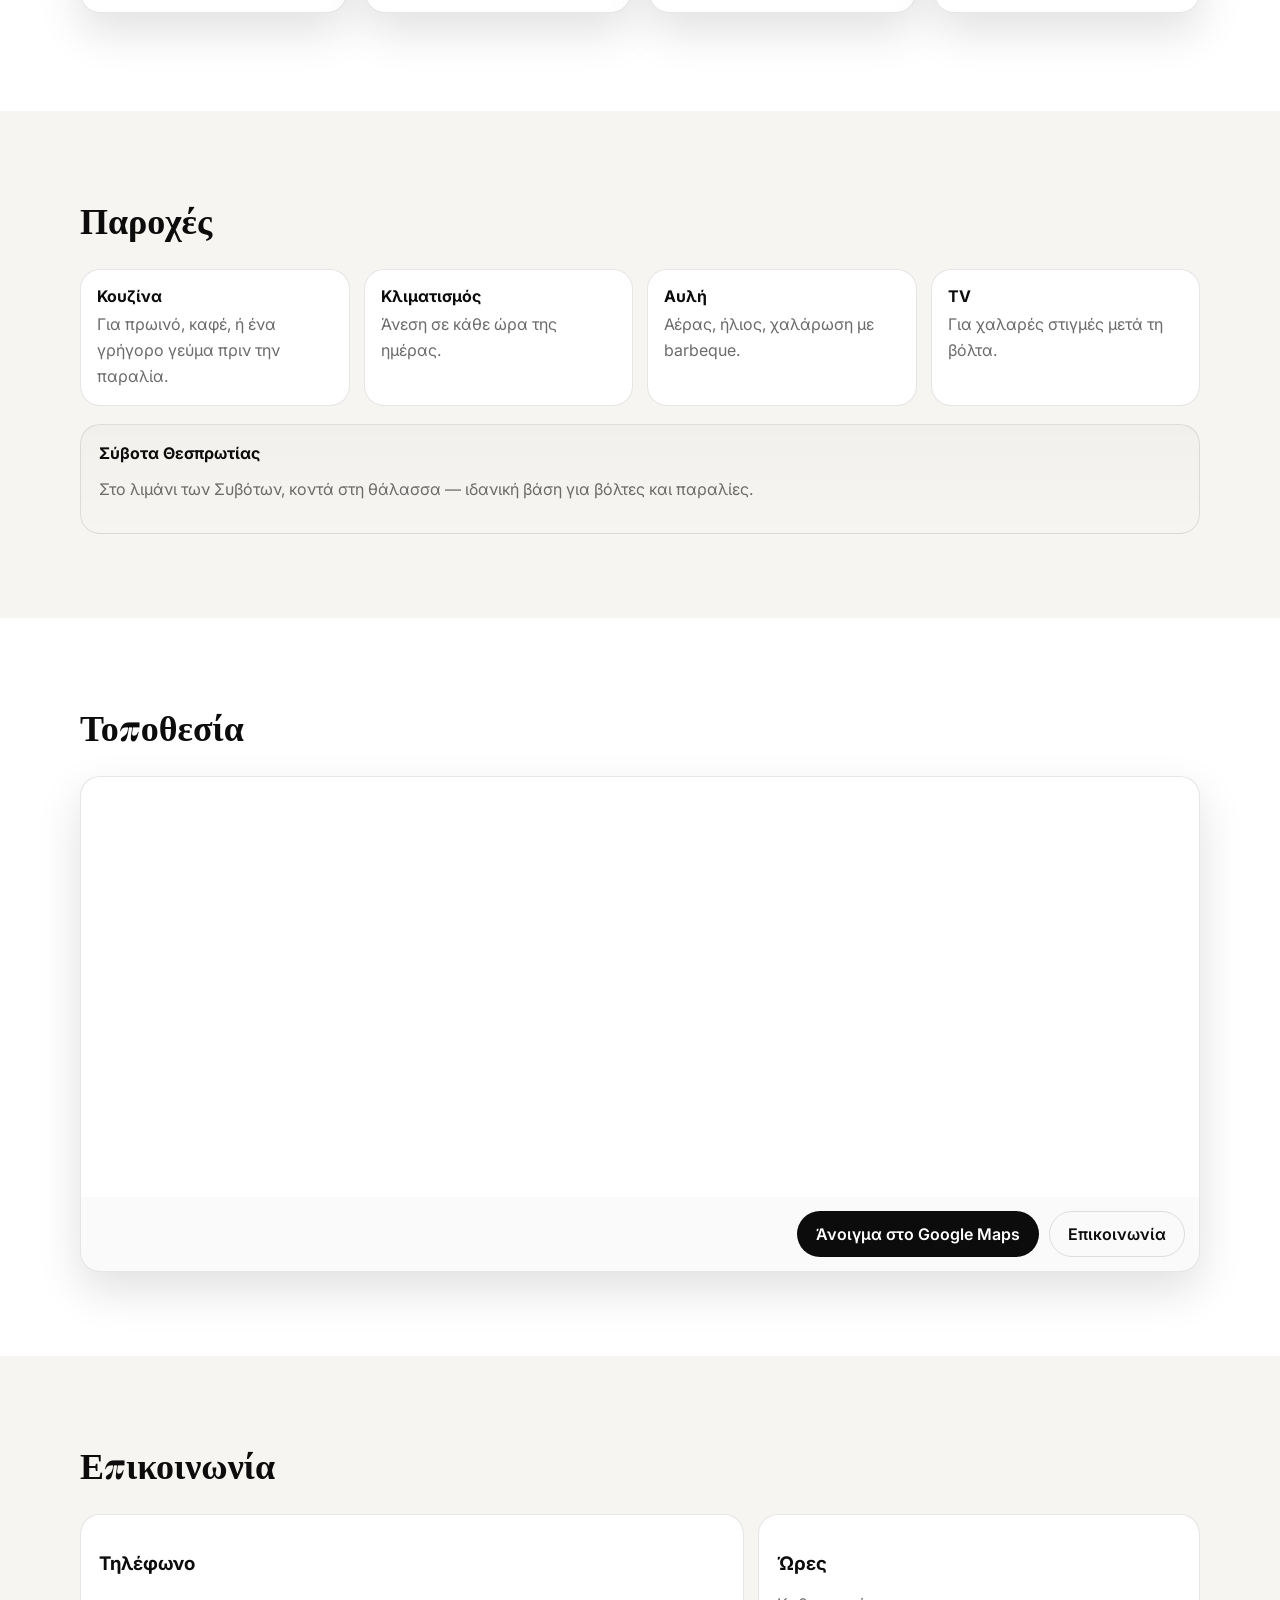
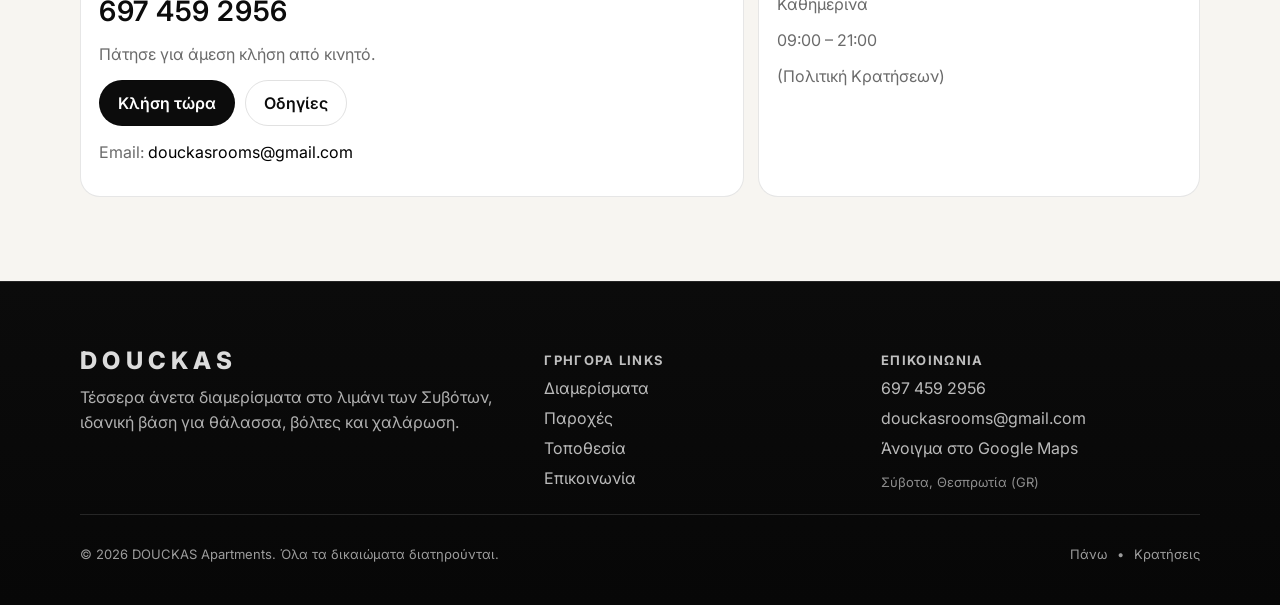
==== commit 0bc2fd69: "bold" ====
--- a/index.html
+++ b/index.html
@@ -148,7 +148,7 @@
           <img src="assets/wp/down.jpg" alt="DOUCKAS Apartments Sivota — δωμάτιο με κλιματισμό και μοντέρνες παροχές" loading="eager" />
 
           <figcaption class="hero__caption hero__caption--br">
-            <p>Τέσσερα άνετα διαμερίσματα κοντά στο λιμάνι των Συβότων — <a href="#contact">κάντε τη κράτηση σας</a></p>
+            <p><strong>Τέσσερα άνετα διαμερίσματα κοντά στο λιμάνι των Συβότων — <a href="#contact">κάντε τη κράτηση σας</a></strong></p>
           </figcaption>
 
         </figure>
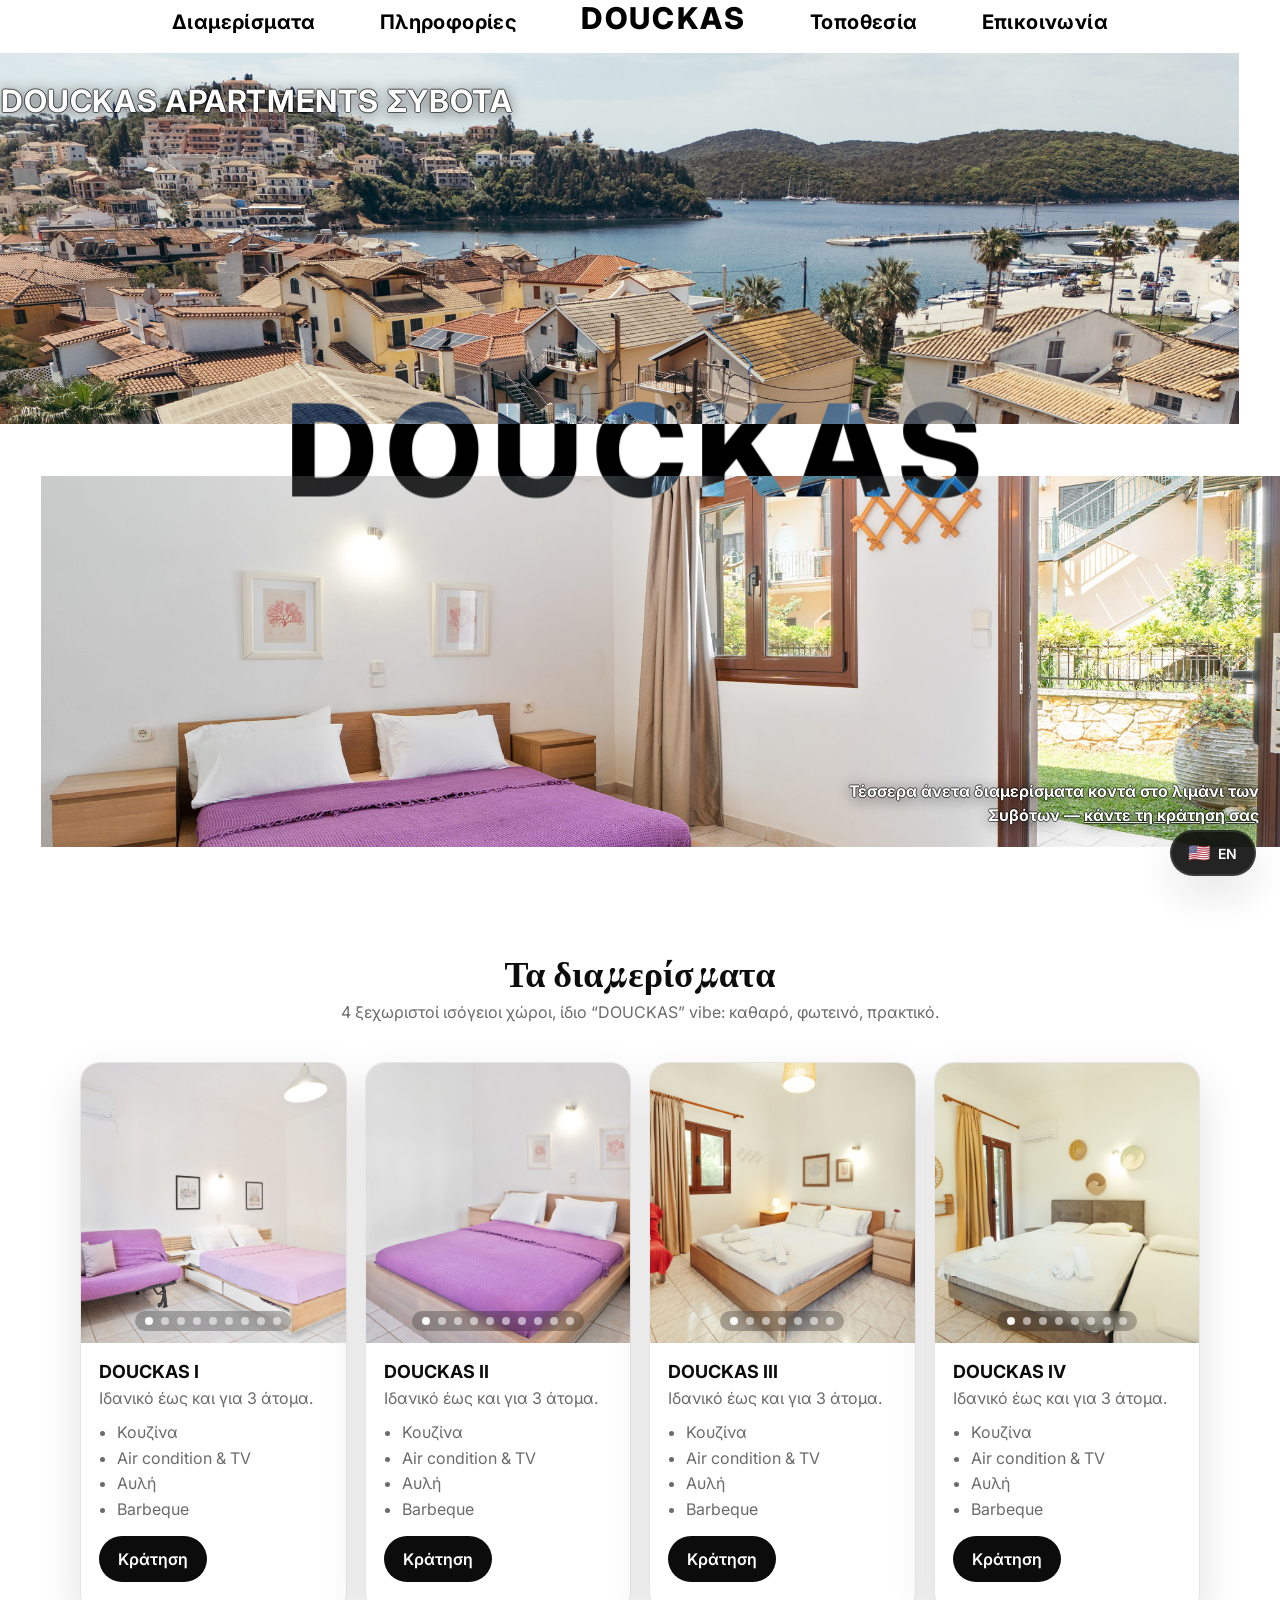
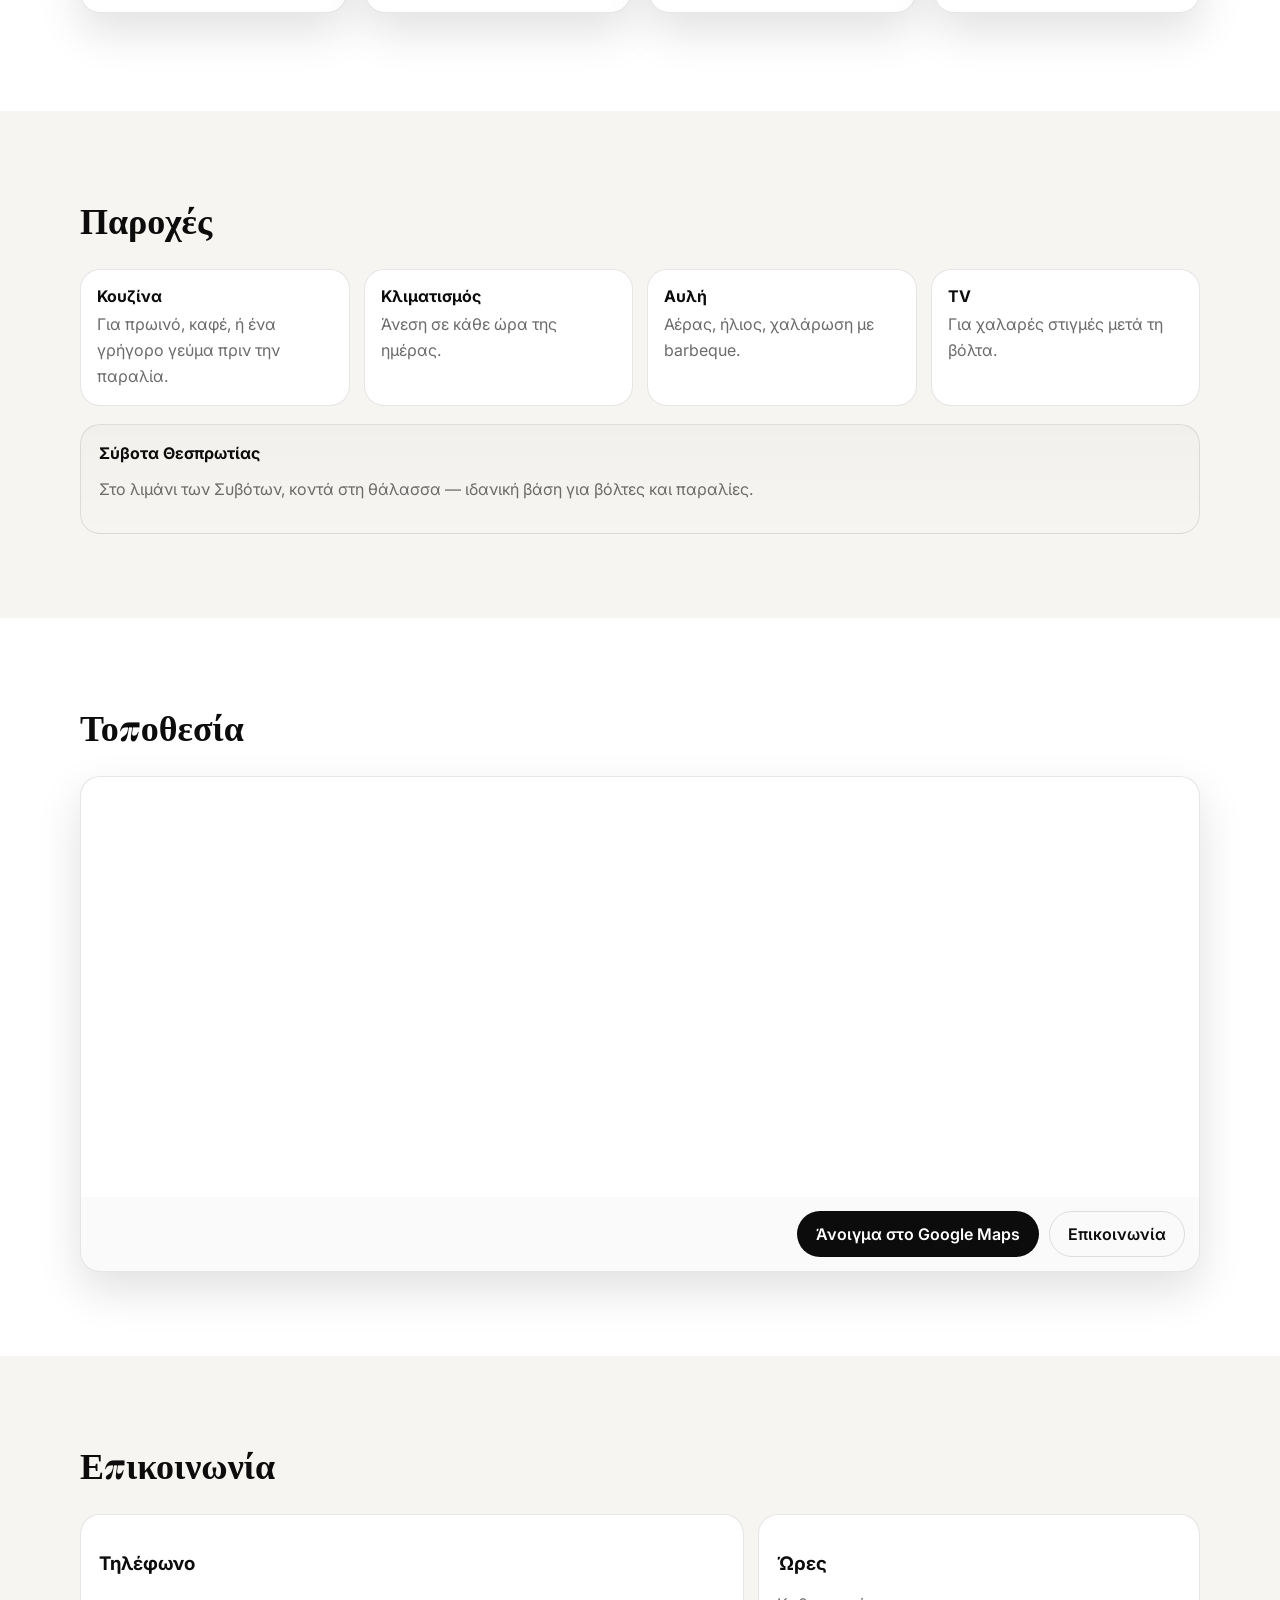
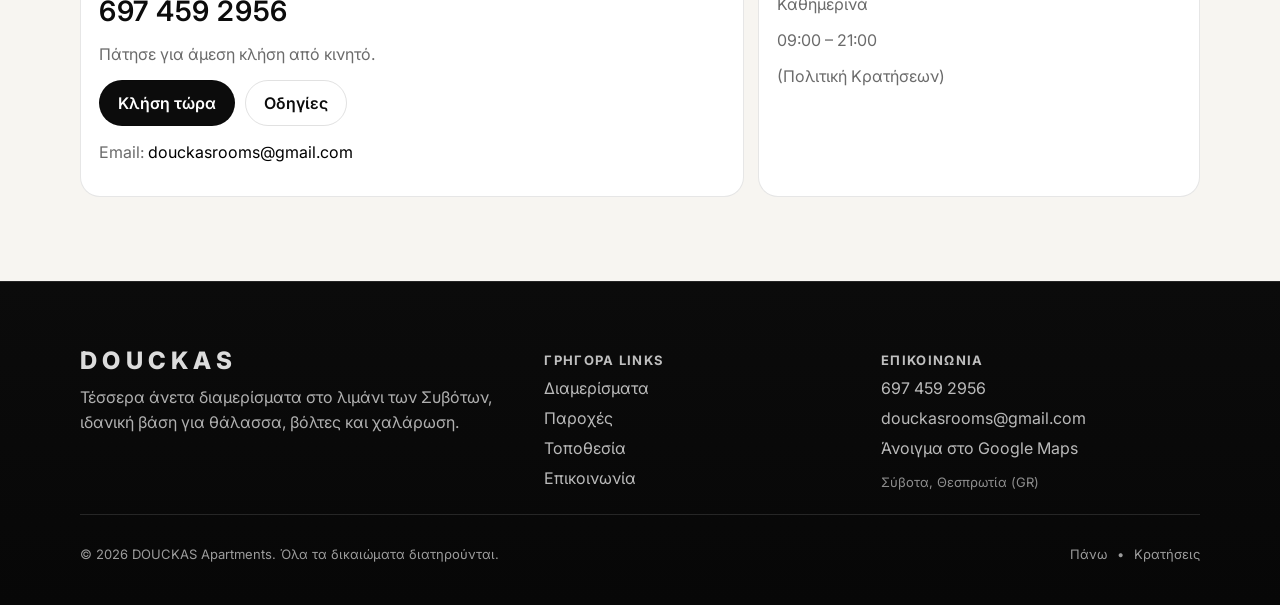
==== commit b279ccc2: "ground floor" ====
--- a/index.html
+++ b/index.html
@@ -167,7 +167,7 @@
         <div class="section__head reveal" style="justify-content: center;">
           <h2>Τα διαμερίσματα</h2>
         </div>
-        <p class="reveal section-subtitle">4 ξεχωριστοί χώροι, ίδιο “DOUCKAS” vibe: καθαρό, φωτεινό, πρακτικό.</p>
+        <p class="reveal section-subtitle">4 ξεχωριστοί ισόγειοι χώροι, ίδιο “DOUCKAS” vibe: καθαρό, φωτεινό, πρακτικό.</p>
 
         <div class="cards">
           <!-- Apartment 1 -->
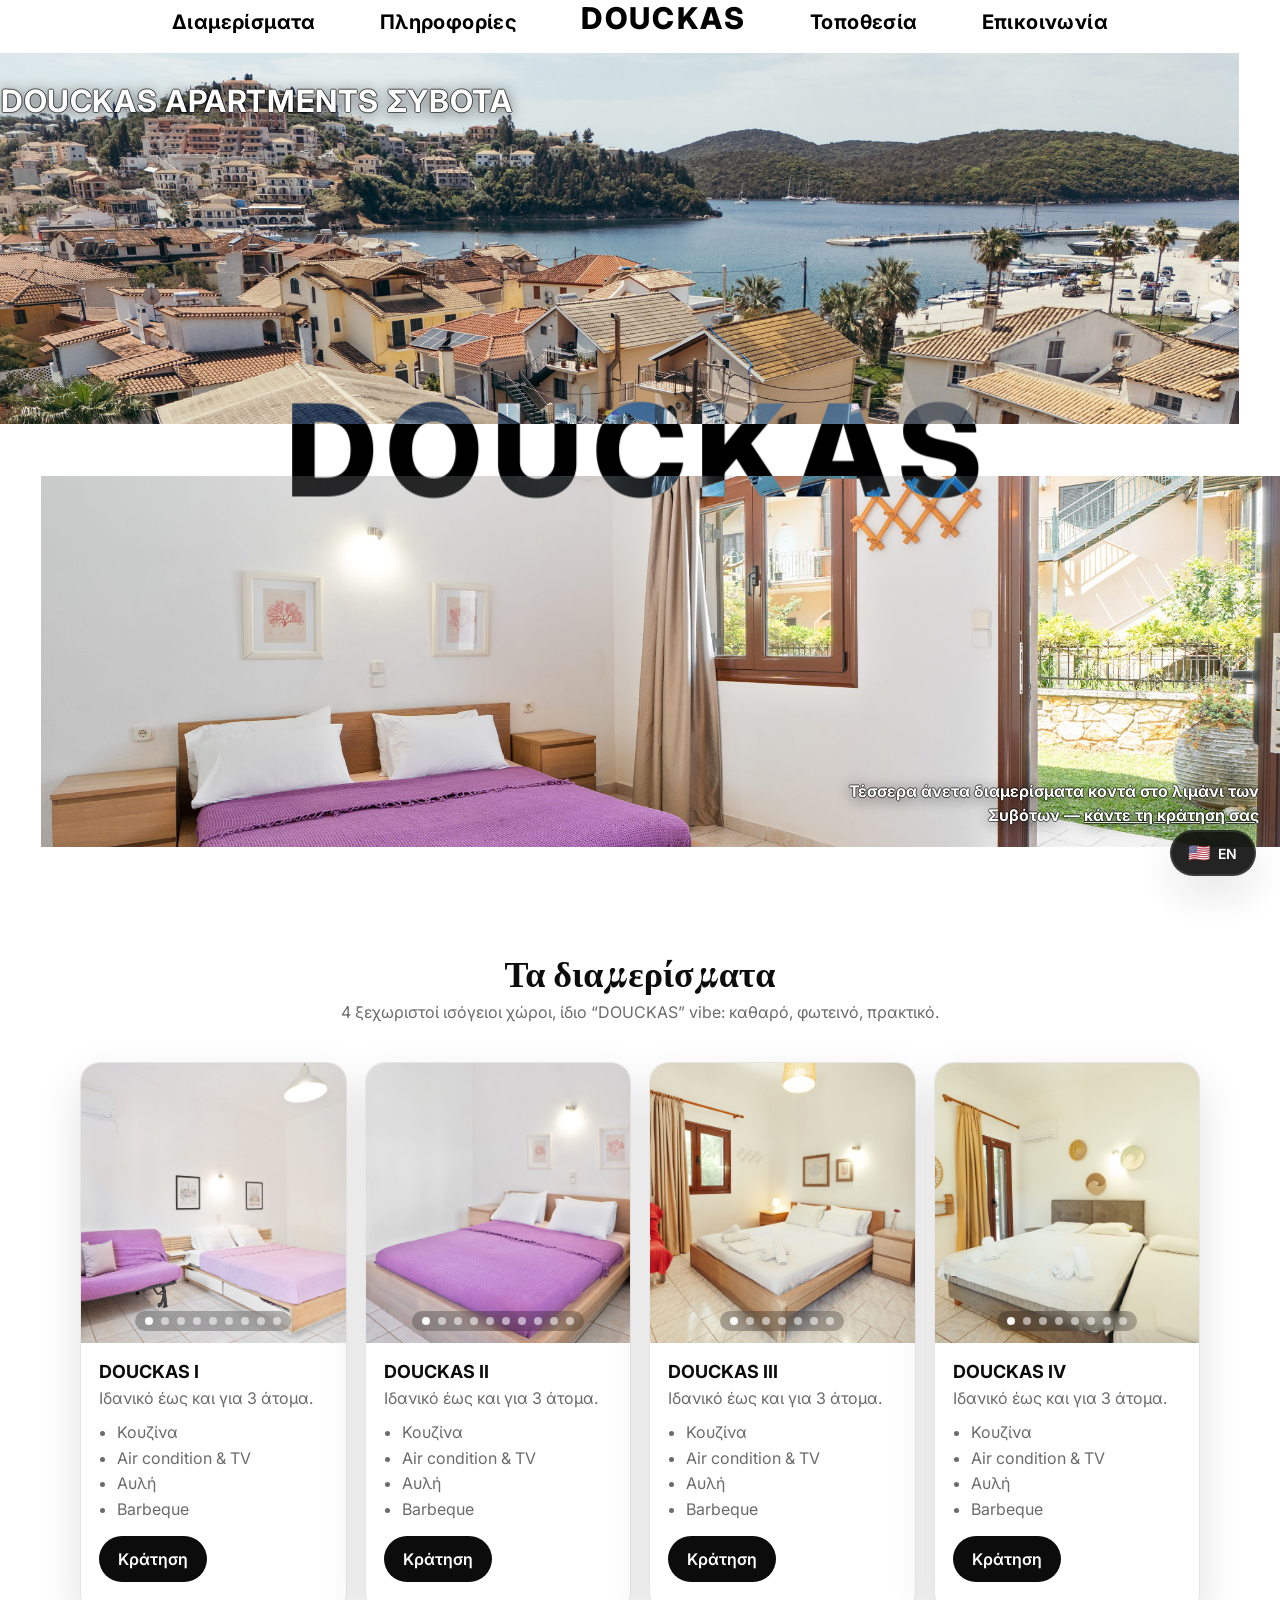
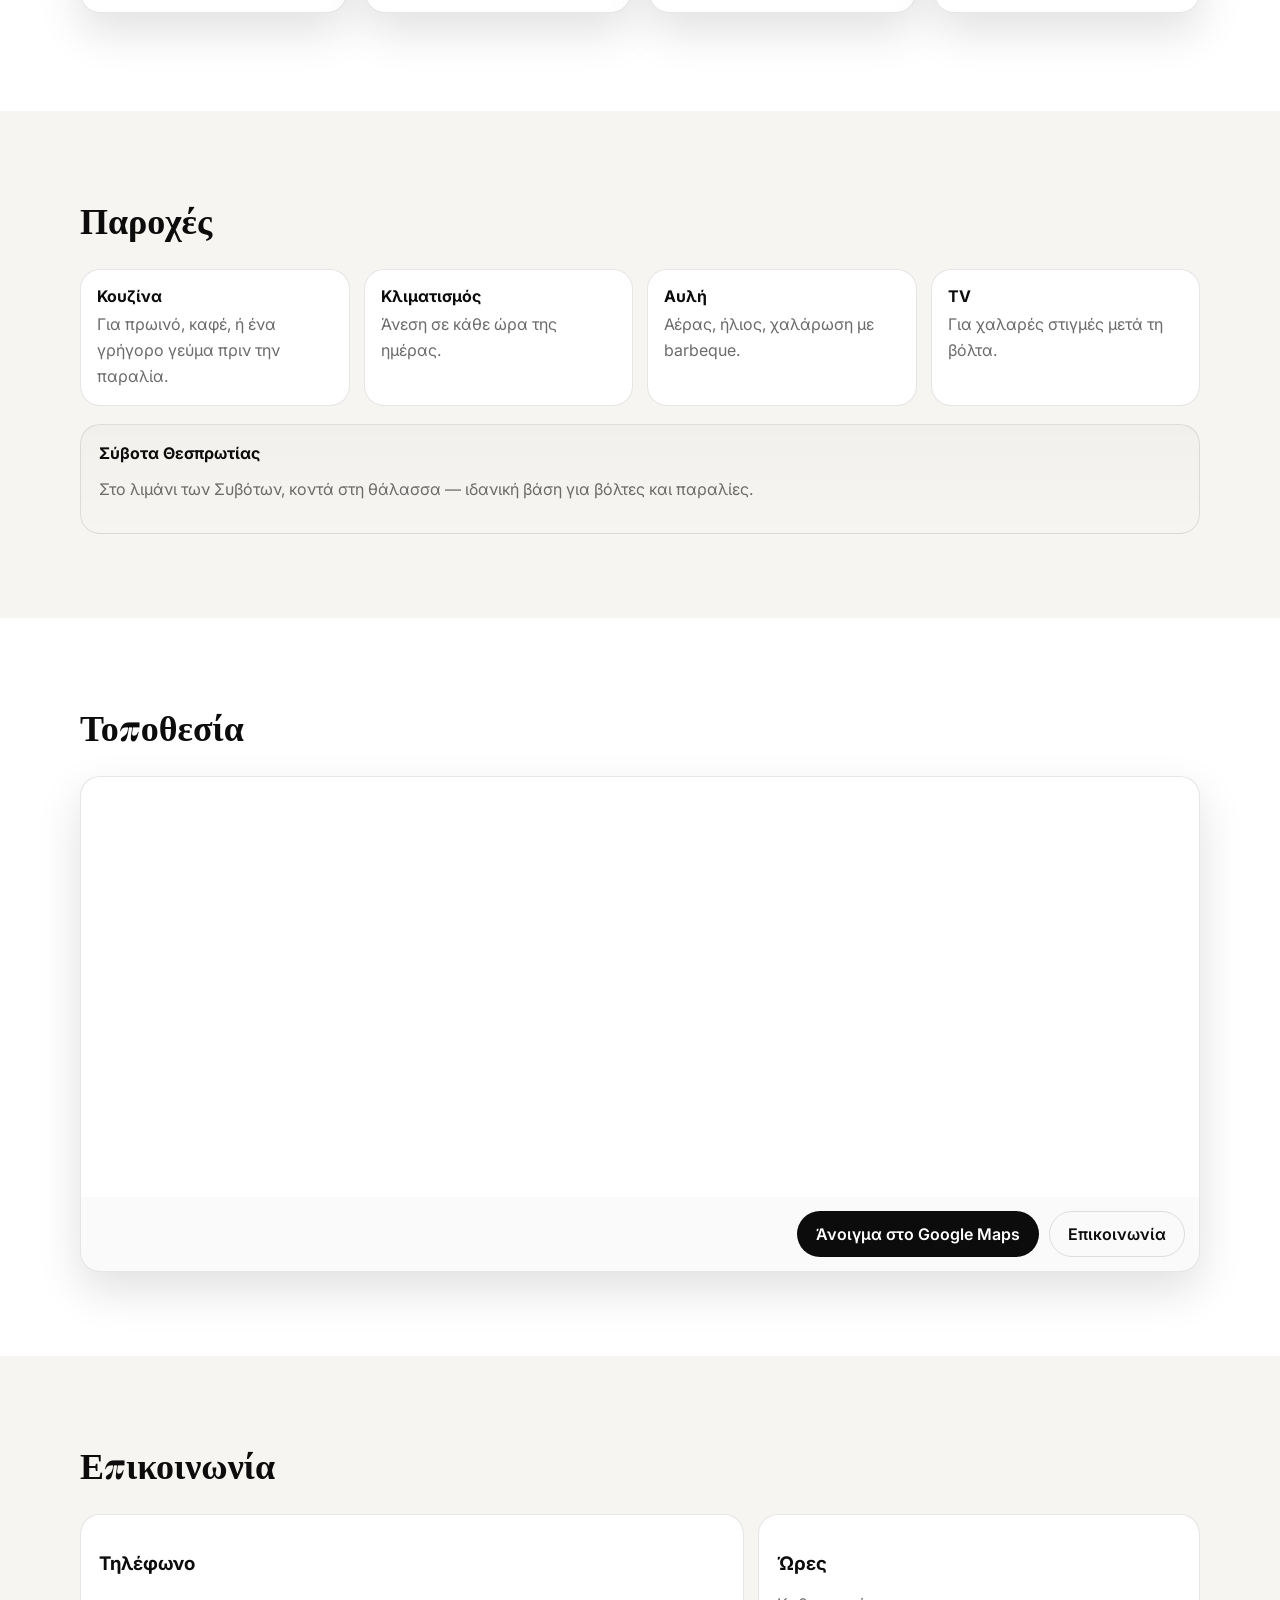
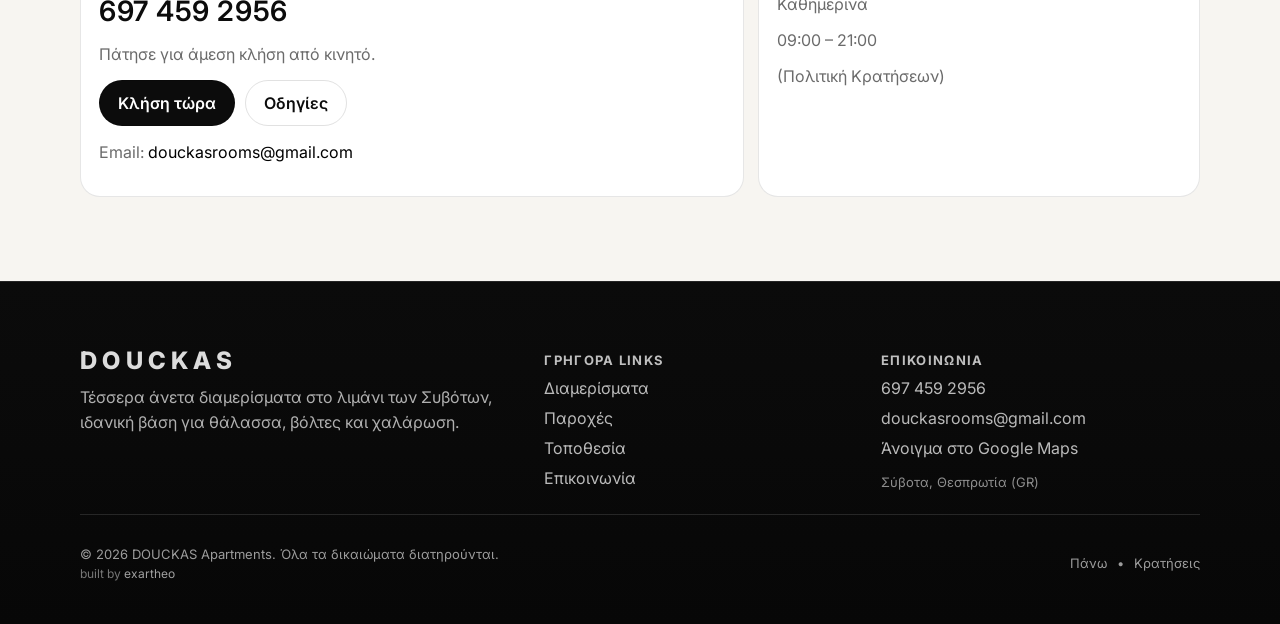
==== commit 270ae98f: "add footer signature" ====
--- a/index.html
+++ b/index.html
@@ -556,7 +556,10 @@
         </div>
 
         <div class="footer__bottom">
-          <p>© <span id="year"></span> DOUCKAS Apartments. Όλα τα δικαιώματα διατηρούνται.</p>
+          <p>
+            © <span id="year"></span> DOUCKAS Apartments. Όλα τα δικαιώματα διατηρούνται.
+            <span class="footer__credit">built by <a href="https://www.exartheo.com/" target="_blank" rel="noopener noreferrer">exartheo</a></span>
+          </p>
           <div class="footer__mini">
             <a href="#top">Πάνω</a>
             <span aria-hidden="true">•</span>
--- a/styles.css
+++ b/styles.css
@@ -713,6 +713,20 @@
   display:flex;
   gap: 10px;
   align-items:center;
+}
+
+.footer__credit{
+  display:block;
+  margin-top: 4px;
+  font-size: 12px;
+  color: rgba(255,255,255,.45);
+}
+.footer__credit a{
+  color: rgba(255,255,255,.62);
+  transition: color var(--t);
+}
+.footer__credit a:hover{
+  color: rgba(255,255,255,.92);
 }
 
 @media (max-width: 768px){
